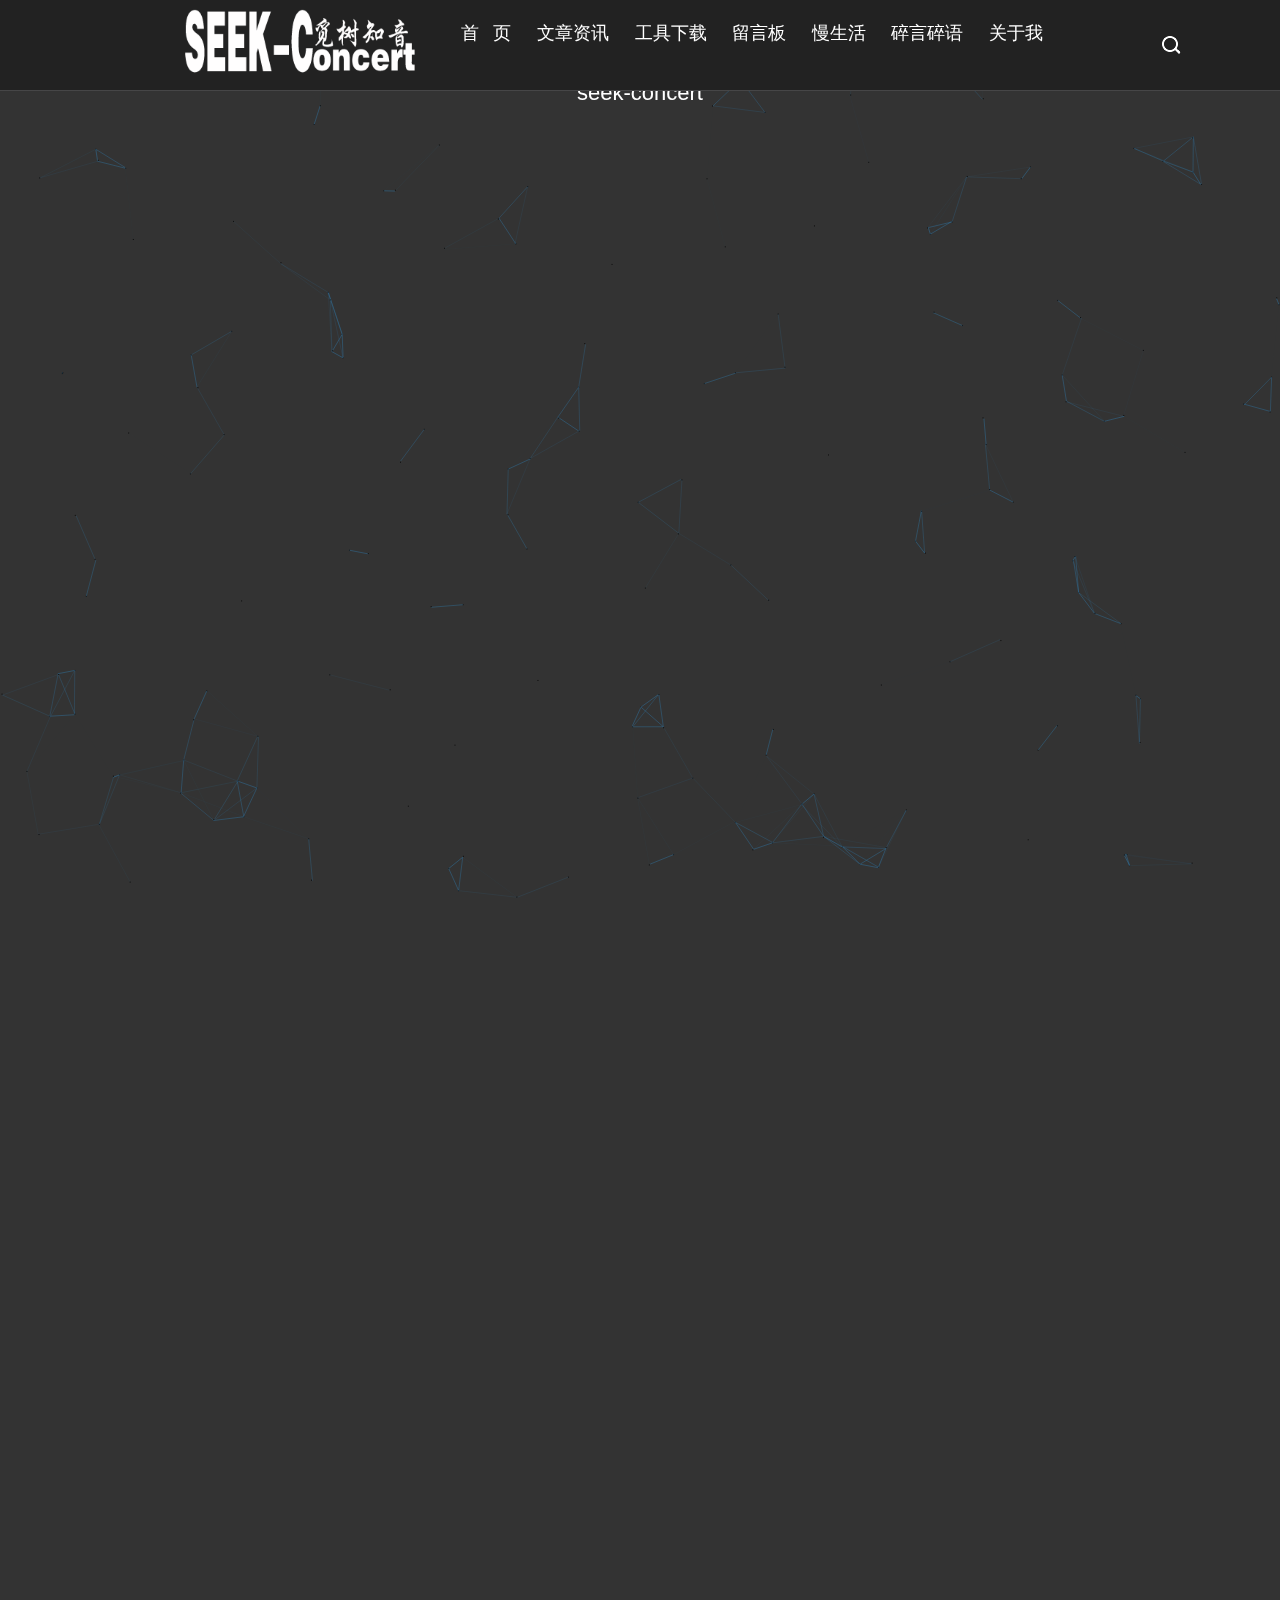
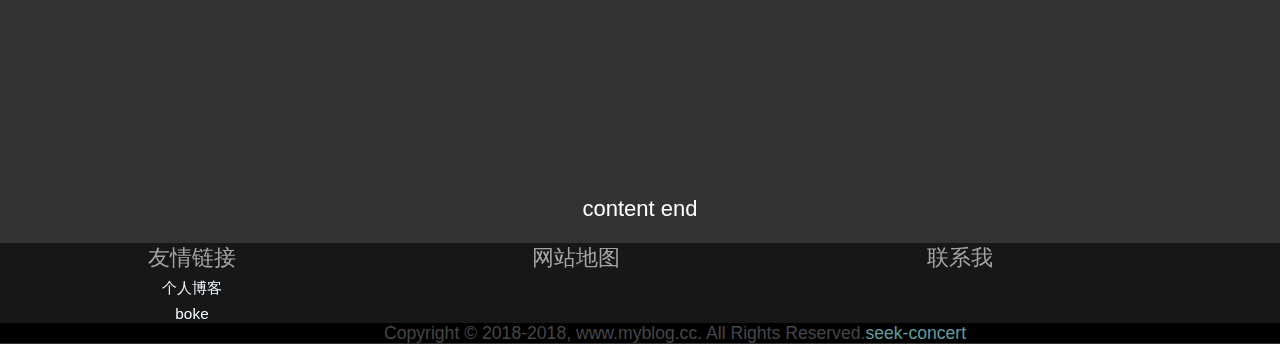
==== index.html @ a2b05e3a "my blog   HTML" ====
<!DOCTYPE html>
<html>
<head>
    <meta charset="UTF-8">
    <meta name="viewport" content="width=device-width,initial-scale=1,minimum-scale=1,maximum-scale=1,user-scalable=no" />
    <meta name="keywords" content="觅树知音,个人博客,seek-concert,php" />
    <meta name="description" content="觅树知音的个人博客" />
    <title>MyBlog</title>
    <link rel="shortcut icon" href="blog.ico" type="image/x-icon"/>
    <link rel="stylesheet" href="css/base.css">
    <link rel="stylesheet" href="css/style.css">
    <link rel="stylesheet" href="css/media.css">
    <!--[if lt IE 9]>
    <script src="js/html5shiv.min.js"></script>
    <script src="js/modernizr.js"></script>
    <script src="js/css3-mediaqueries.js"></script>
    <![endif]-->
</head>

<body>
<!--bg-->
<script src="js/bg.js" count="200" zindex="-2" opacity="0.8" color="47,135,193" type="text/javascript">
</script>
<!--bg end-->

<!--header-->
<header>
    <!--pc nav-->
    <div class="logo"><img src="img/logo.png" alt="logo"/></div>
    <nav class="nav">
        <ul>
            <li><a href="/" >首&nbsp;&nbsp;&nbsp;页</a></li>
            <li><a href="/" title="文章资讯">文章资讯</a></li>
            <li><a href="/" title="工具下载">工具下载</a></li>
            <li><a href="/" title="留言板">留言板</a></li>
            <li><a href="/" title="慢生活">慢生活</a></li>
            <li><a href="/" title="碎言碎语">碎言碎语</a></li>
            <li><a href="/" title="关于我">关于我</a></li>
        </ul>
    </nav>
    <!--end pa nav-->
    <!--m nav-->
    <h2 class="open_nav"><span class="nav_icon"></span></h2>
    <div class="m_nav">
        <ul>
            <li> <a href="/">首&nbsp;&nbsp;&nbsp;页</a> </li>
            <li> <a href="/">文章资讯</a> </li>
            <li> <a href="/">工具下载</a> </li>
            <li> <a href="/">留言板</a> </li>
            <li> <a href="/">慢生活</a> </li>
            <li> <a href="/">碎言碎语</a> </li>
            <li> <a href="/">关于我</a> </li>
        </ul>
    </div>
    <div class="m_logo"><img src="img/logo.png" alt="logo"/></div>
    <!--end m nav-->
    <!-- search -->
    <div class="search_ico" title="click search"></div>
</header>
<!--header end-->

<!--content-->
<div class="content">
    seek-concert
    <br>
    <br>
    <br>
    <br>
    <br>
    <br>
    <br>
    <br>
    <br>
    <br>
    <br>
    <br>
    <br>
    <br>
    <br>
    <br>
    <br>
    <br>
    <br>
    <br>
    <br>
    <br>
    <br>
    <br>
    <br>
    <br>
    <br>
    <br>
    <br>
    <br>
    <br>
    <br>
    <br>
    <br>
    <br>
    <br>
    <br>
    <br>
    <br>
    <br>
    <br>
    <br>
    <br>
    <br>
    <br>
    <br>
    <br>
    <br>
    <br>
    <br>
    <br>
    <br>
    <br>
    <br>
    <br>
    <br>
    <br>
    <br>
    <br>
    <br>
    <br>
    <br>
    <br>
    <br>
    <br>
    <br>
    content end

</div>
<!--content end-->

<!--footer-->
<footer>
    <div class="footer-mid">
        <div class="links">
            <p>友情链接</p>
            <ul>
                <li><a href="/">个人博客</a></li>
                <li><a href="/">boke</a></li>
            </ul>
        </div>
        <div class="maps">
            <p>网站地图</p>
        </div>
        <div class="contact">
            <p>联系我</p>
        </div>
    </div>
    <div class="footer-bottom">
        <p>Copyright © 2018-2018, www.myblog.cc. All Rights Reserved.<a href="http://www.mycode5.com">seek-concert</a></p>
    </div>
</footer>
<!--footer end-->

<script src="js/jquery.min.js?v=2.1.4"></script>
</body>
</html>
---- css/base.css ----
@charset "utf-8";
/* ------------------------------------全局定义---------------------------------------- */
*,body,ul,ol,li,p,h1,h2,h3,h4,h5,h6,form,fieldset,table,td,img,div,tr{ margin:0;padding:0;}
ul, li { list-style: none; }
img{ border:0 none;}
a{ text-decoration: none; color: #555 }
a:hover { text-decoration: none; color: #00A7EB; }
h1{ font-size:24px;}
h2{ font-size:20px;}
h3{ font-size:18px;}
h4{ font-size:16px;}
h5{ font-size:14px;}
h6{ font-size:12px;}
input,select{ font-size:12px; vertical-align:middle;}
html{font-size:0.6em;}

body{font:normal 100% Arial,sans-serif; font-size:22px; background:#333;color: #fff;text-align:center;}

/* 标签属性，textarea,input 强制输入时内容超出时换行 */
textarea,input{ word-wrap:break-word; word-break:break-all; padding:0;}
/*图片缩放失真*/
img { width:100%; -ms-interpolation-mode: bicubic;}
/* 元素成块 */
footer, header, menu, nav {display: block;}
---- css/style.css ----
@charset "utf-8";
/* -----------------------header----------------- */
header { position:fixed;top: 0;width: 100%;  background: #222; height: 10%; border-bottom: #464647 1px solid;  z-index:9999}
header .logo{ position:absolute;left: 3%;width: 20%;height: 100%; }
header .logo img{ position:absolute;width: 100%;height: 100%;}

header nav {position:absolute; transform:translate(0%,0%);left: 35%;top:10%;width: 100%;height: 100%;   }
header nav ul{line-height: 100% !important;}
header nav ul li { display: inline;}
header nav ul li a { font-size: 0.8em; color: #FFF !important; display: block; padding:1%;  float: left }
header nav ul li a:hover { color: cadetblue !important; background: rgba(20, 20, 20, 0.8); box-shadow: 0px 1px 0px rgba(255,255,255,.1), inset 0 1px 1px rgba(0,0,0,.7); border-radius: 6px; }

.search_ico {width: 60px; height: 100%;position: absolute; right: 6%; top: 0; cursor: pointer;  background:url(../img/search.png) no-repeat center; z-index: 9999; }
/*------ media nav------*/
.open_nav,.m_nav,.m_logo{display: none;}
/*.search_ico{ display: block;  padding: 0; margin: 0; line-height: 100px; }*/

/* -----------------------content----------------- */
.content{
    width: 100%;
    height: 80%;
    position: relative;
    top:80px;
    margin-bottom: 101px;
    overflow: hidden
}

/* -----------------------footer----------------- */
footer{width: 100%; color: #a5a4a4;text-align: center !important;}

footer .footer-mid{width: 100%;height:80px;background: rgba(0, 0, 0, 0.55);position: relative; }
footer .footer-mid div{width:100%;float: left;}
footer .footer-mid ul li a{ color: aliceblue;font-size: 0.7em}
footer .footer-mid .links{width: 30%;}
footer .footer-mid .maps{width: 30%;}
footer .footer-mid .contact{width: 30%;}


footer .footer-bottom{width:100%;height:20px;background: #000;text-align: -webkit-left; }
footer .footer-bottom p{font-size: 0.8em;color: #464647;}
footer .footer-bottom p a{color: cadetblue;}
---- css/media.css ----
@charset "utf-8";
@media screen and (min-width: 1024px) and (max-width: 1199px) {
    header nav ul li a{font-size: 0.8em}
    .search_ico{position: absolute; right: 1%;}

    footer .footer-bottom{width:100%;height:40px;background: #000;text-align: -webkit-left;}
    footer .footer-bottom p{font-size: 0.8em;color: #464647;}
}

@media screen and (min-width: 960px) and (max-width: 1023px) {
    header nav ul li a{font-size: 0.8em}
    .search_ico{position: absolute; right: 1%;}

    footer .footer-bottom{width:100%;height:40px;background: #000;text-align: -webkit-left;}
    footer .footer-bottom p{font-size: 0.8em;color: #464647;}
}

@media screen and (min-width: 768px) and (max-width: 959px) {
    header{ width: 100%; margin: auto; }
    .nav,.logo { display: none;}
    .search_ico{position: absolute; right: 1%;}
    header .m_logo{ display:block;position:absolute;top:20%;left: 20%;right: 20%;height: 60%; }
    header .m_logo img{ width: 100%;height: 100%;}

    footer .footer-bottom{width:100%;height:40px;background: #000;text-align: -webkit-left;}
    footer .footer-bottom p{font-size: 0.6em;color: #464647;}
}

@media only screen and (min-width: 480px) and (max-width: 767px) {
    header{ width: 100%; margin: auto; }
    .nav,.logo { display: none;}
    .search_ico{position: absolute; right: 0;}
    header .m_logo{ display:block;position:absolute;top:20%;left: 20%;right: 20%;height: 60%; }
    header .m_logo img{ width: 100%;height: 100%;}

    footer .footer-bottom{width:100%;height:40px;background: #000;text-align: -webkit-left;}
    footer .footer-bottom p{font-size: 0.6em;color: #464647;}
}

@media only screen and (max-width: 479px) {
    header{ width: 100%; margin: auto; }
    .nav,.logo { display: none;}
    .search_ico{position: absolute; right: -2%;}
    header .m_logo{ display:block;position:absolute;top:20%;left: 20%;right: 20%;height: 60%; }
    header .m_logo img{width: 100%;height: 100%;}

    footer .footer-bottom{width:100%;height:40px;background: #000;}
    footer .footer-bottom p{font-size: 0.6em;color: #464647;text-align: left;}
}
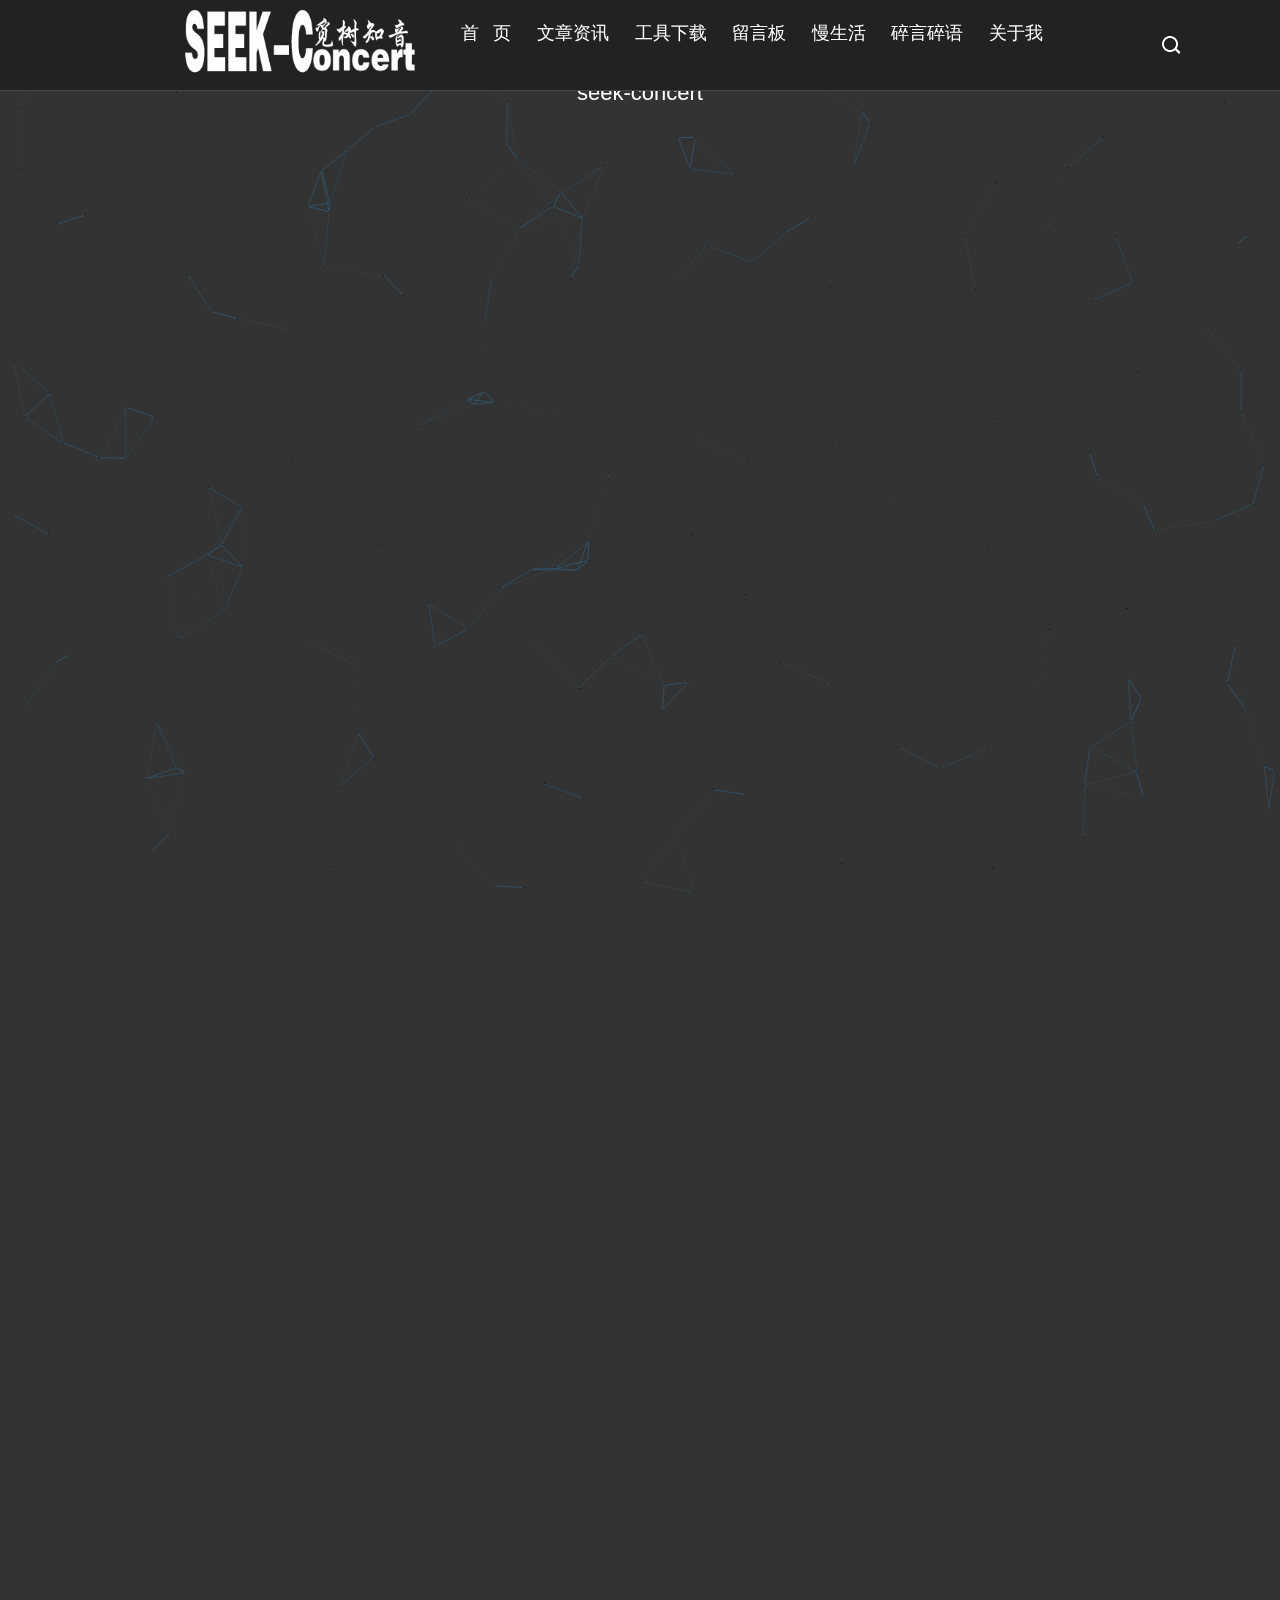
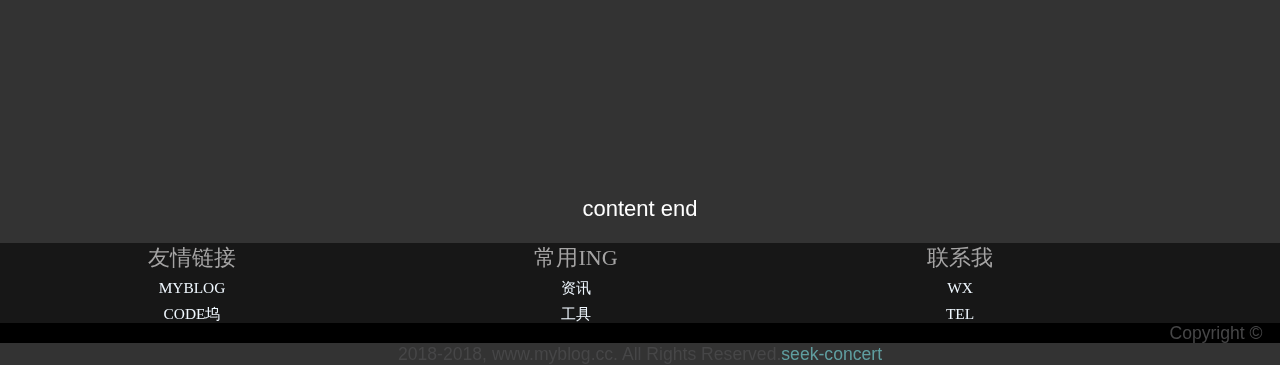
==== commit b39460e0: "my blog   HTML" ====
--- a/index.html
+++ b/index.html
@@ -28,7 +28,7 @@
     <!--pc nav-->
     <div class="logo"><img src="img/logo.png" alt="logo"/></div>
     <nav class="nav">
-        <ul>
+        <ul class="nav_list">
             <li><a href="/" >首&nbsp;&nbsp;&nbsp;页</a></li>
             <li><a href="/" title="文章资讯">文章资讯</a></li>
             <li><a href="/" title="工具下载">工具下载</a></li>
@@ -42,7 +42,8 @@
     <!--m nav-->
     <h2 class="open_nav"><span class="nav_icon"></span></h2>
     <div class="m_nav">
-        <ul>
+
+        <ul class="m_nav_list">
             <li> <a href="/">首&nbsp;&nbsp;&nbsp;页</a> </li>
             <li> <a href="/">文章资讯</a> </li>
             <li> <a href="/">工具下载</a> </li>
@@ -60,6 +61,9 @@
 <!--header end-->
 
 <!--content-->
+    <!--m_nav bg-->
+    <div class="cover"></div>
+    <!--end m_nav bg-->
 <div class="content">
     seek-concert
     <br>
@@ -139,15 +143,23 @@
         <div class="links">
             <p>友情链接</p>
             <ul>
-                <li><a href="/">个人博客</a></li>
-                <li><a href="/">boke</a></li>
+                <li><a href="/">MYBLOG</a></li>
+                <li><a href="/">CODE坞</a></li>
             </ul>
         </div>
         <div class="maps">
-            <p>网站地图</p>
+            <p>常用ING</p>
+            <ul>
+                <li><a href="/">资讯</a></li>
+                <li><a href="/">工具</a></li>
+            </ul>
         </div>
         <div class="contact">
             <p>联系我</p>
+            <ul>
+                <li><a href="/">WX</a></li>
+                <li><a href="/">TEL</a></li>
+            </ul>
         </div>
     </div>
     <div class="footer-bottom">
@@ -157,5 +169,7 @@
 <!--footer end-->
 
 <script src="js/jquery.min.js?v=2.1.4"></script>
+<script src="js/common.js"></script>
+
 </body>
 </html>--- a/css/style.css
+++ b/css/style.css
@@ -11,9 +11,23 @@
 header nav ul li a:hover { color: cadetblue !important; background: rgba(20, 20, 20, 0.8); box-shadow: 0px 1px 0px rgba(255,255,255,.1), inset 0 1px 1px rgba(0,0,0,.7); border-radius: 6px; }
 
 .search_ico {width: 60px; height: 100%;position: absolute; right: 6%; top: 0; cursor: pointer;  background:url(../img/search.png) no-repeat center; z-index: 9999; }
-/*------ media nav------*/
+/*------ 【media nav】------*/
 .open_nav,.m_nav,.m_logo{display: none;}
 /*.search_ico{ display: block;  padding: 0; margin: 0; line-height: 100px; }*/
+
+/*m_nav_list right*/
+.cover{position:fixed;left:0;top:10%;background: #00A7EB;width:100%;height:100%;filter:alpha(opacity=60);opacity:0.6;display:none;z-Index:99999;}
+/*m_nav ico*/
+.open_nav { display: none; margin: 15px 0 0 0; width: 24px; height: 40px; float: left; text-align: center; padding: 0 10px; }
+.nav_icon { display: block; position: relative; width: 30px; height: 5px; background-color: #fff; margin-top: 20px; }
+.nav_icon:before, .nav_icon:after { content: ''; display: block; width: 30px; height: 5px; position: absolute; background: #fff; -webkit-transition-property: margin, -webkit-transform; transition-property: margin, -webkit-transform; transition-property: margin, transform; transition-property: margin, transform, -webkit-transform; -webkit-transition-duration: 300ms; transition-duration: 300ms; }
+.nav_icon:before { margin-top: -10px; }
+.nav_icon:after { margin-top: 10px; }
+.open .nav_icon { background: none }
+.open .nav_icon:before { margin-top: 0; -webkit-transform: rotate(45deg); transform: rotate(45deg); }
+.open .nav_icon:after { margin-top: 0; -webkit-transform: rotate(-45deg); transform: rotate(-45deg); }
+.open .nav_icon:before, .open .nav_icon:after { content: ''; display: block; width: 30px; height: 5px; position: absolute; background: #fff; }
+
 
 /* -----------------------content----------------- */
 .content{
@@ -26,16 +40,16 @@
 }
 
 /* -----------------------footer----------------- */
-footer{width: 100%; color: #a5a4a4;text-align: center !important;}
+footer{width: 100%; color: #a5a4a4;text-align: center;}
 
 footer .footer-mid{width: 100%;height:80px;background: rgba(0, 0, 0, 0.55);position: relative; }
-footer .footer-mid div{width:100%;float: left;}
+footer .footer-mid div{width:100%;float: left; font-family: 楷体; }
 footer .footer-mid ul li a{ color: aliceblue;font-size: 0.7em}
 footer .footer-mid .links{width: 30%;}
 footer .footer-mid .maps{width: 30%;}
 footer .footer-mid .contact{width: 30%;}
 
 
-footer .footer-bottom{width:100%;height:20px;background: #000;text-align: -webkit-left; }
+footer .footer-bottom{width:100%;height:20px;background: #000;text-align: center; }
 footer .footer-bottom p{font-size: 0.8em;color: #464647;}
 footer .footer-bottom p a{color: cadetblue;}
--- a/css/media.css
+++ b/css/media.css
@@ -3,7 +3,7 @@
     header nav ul li a{font-size: 0.8em}
     .search_ico{position: absolute; right: 1%;}
 
-    footer .footer-bottom{width:100%;height:40px;background: #000;text-align: -webkit-left;}
+    footer .footer-bottom{width:100%;height:40px;background: #000;text-align: center;}
     footer .footer-bottom p{font-size: 0.8em;color: #464647;}
 }
 
@@ -11,39 +11,49 @@
     header nav ul li a{font-size: 0.8em}
     .search_ico{position: absolute; right: 1%;}
 
-    footer .footer-bottom{width:100%;height:40px;background: #000;text-align: -webkit-left;}
+    footer .footer-bottom{width:100%;height:40px;background: #000;text-align:center;}
     footer .footer-bottom p{font-size: 0.8em;color: #464647;}
 }
 
 @media screen and (min-width: 768px) and (max-width: 959px) {
     header{ width: 100%; margin: auto; }
     .nav,.logo { display: none;}
-    .search_ico{position: absolute; right: 1%;}
+    .open_nav{display: block;}
+
+
     header .m_logo{ display:block;position:absolute;top:20%;left: 20%;right: 20%;height: 60%; }
     header .m_logo img{ width: 100%;height: 100%;}
 
-    footer .footer-bottom{width:100%;height:40px;background: #000;text-align: -webkit-left;}
-    footer .footer-bottom p{font-size: 0.6em;color: #464647;}
+    .search_ico{position: absolute; right: 1%;}
+    /* footer */
+    footer .footer-bottom{width:100%;height:40px;background: #000;text-align: center;}
+    footer .footer-bottom p{font-size: 0.8em;color: #464647;}
 }
 
 @media only screen and (min-width: 480px) and (max-width: 767px) {
     header{ width: 100%; margin: auto; }
     .nav,.logo { display: none;}
-    .search_ico{position: absolute; right: 0;}
+    .open_nav{display: block;}
+
     header .m_logo{ display:block;position:absolute;top:20%;left: 20%;right: 20%;height: 60%; }
     header .m_logo img{ width: 100%;height: 100%;}
 
-    footer .footer-bottom{width:100%;height:40px;background: #000;text-align: -webkit-left;}
-    footer .footer-bottom p{font-size: 0.6em;color: #464647;}
+    .search_ico{position: absolute; right: 0;}
+    /* footer */
+    footer .footer-bottom{width:100%;height:40px;background: #000;text-align: center;}
+    footer .footer-bottom p{font-size: 0.8em;color: #464647;}
 }
 
 @media only screen and (max-width: 479px) {
     header{ width: 100%; margin: auto; }
     .nav,.logo { display: none;}
-    .search_ico{position: absolute; right: -2%;}
+    .open_nav{display: block;}
+
     header .m_logo{ display:block;position:absolute;top:20%;left: 20%;right: 20%;height: 60%; }
     header .m_logo img{width: 100%;height: 100%;}
 
-    footer .footer-bottom{width:100%;height:40px;background: #000;}
-    footer .footer-bottom p{font-size: 0.6em;color: #464647;text-align: left;}
+    .search_ico{position: absolute; right: -2%;}
+    /* footer */
+    footer .footer-bottom{width:100%;height:40px;background: #000;text-align: center;}
+    footer .footer-bottom p{font-size: 0.8em;color: #464647;}
 }
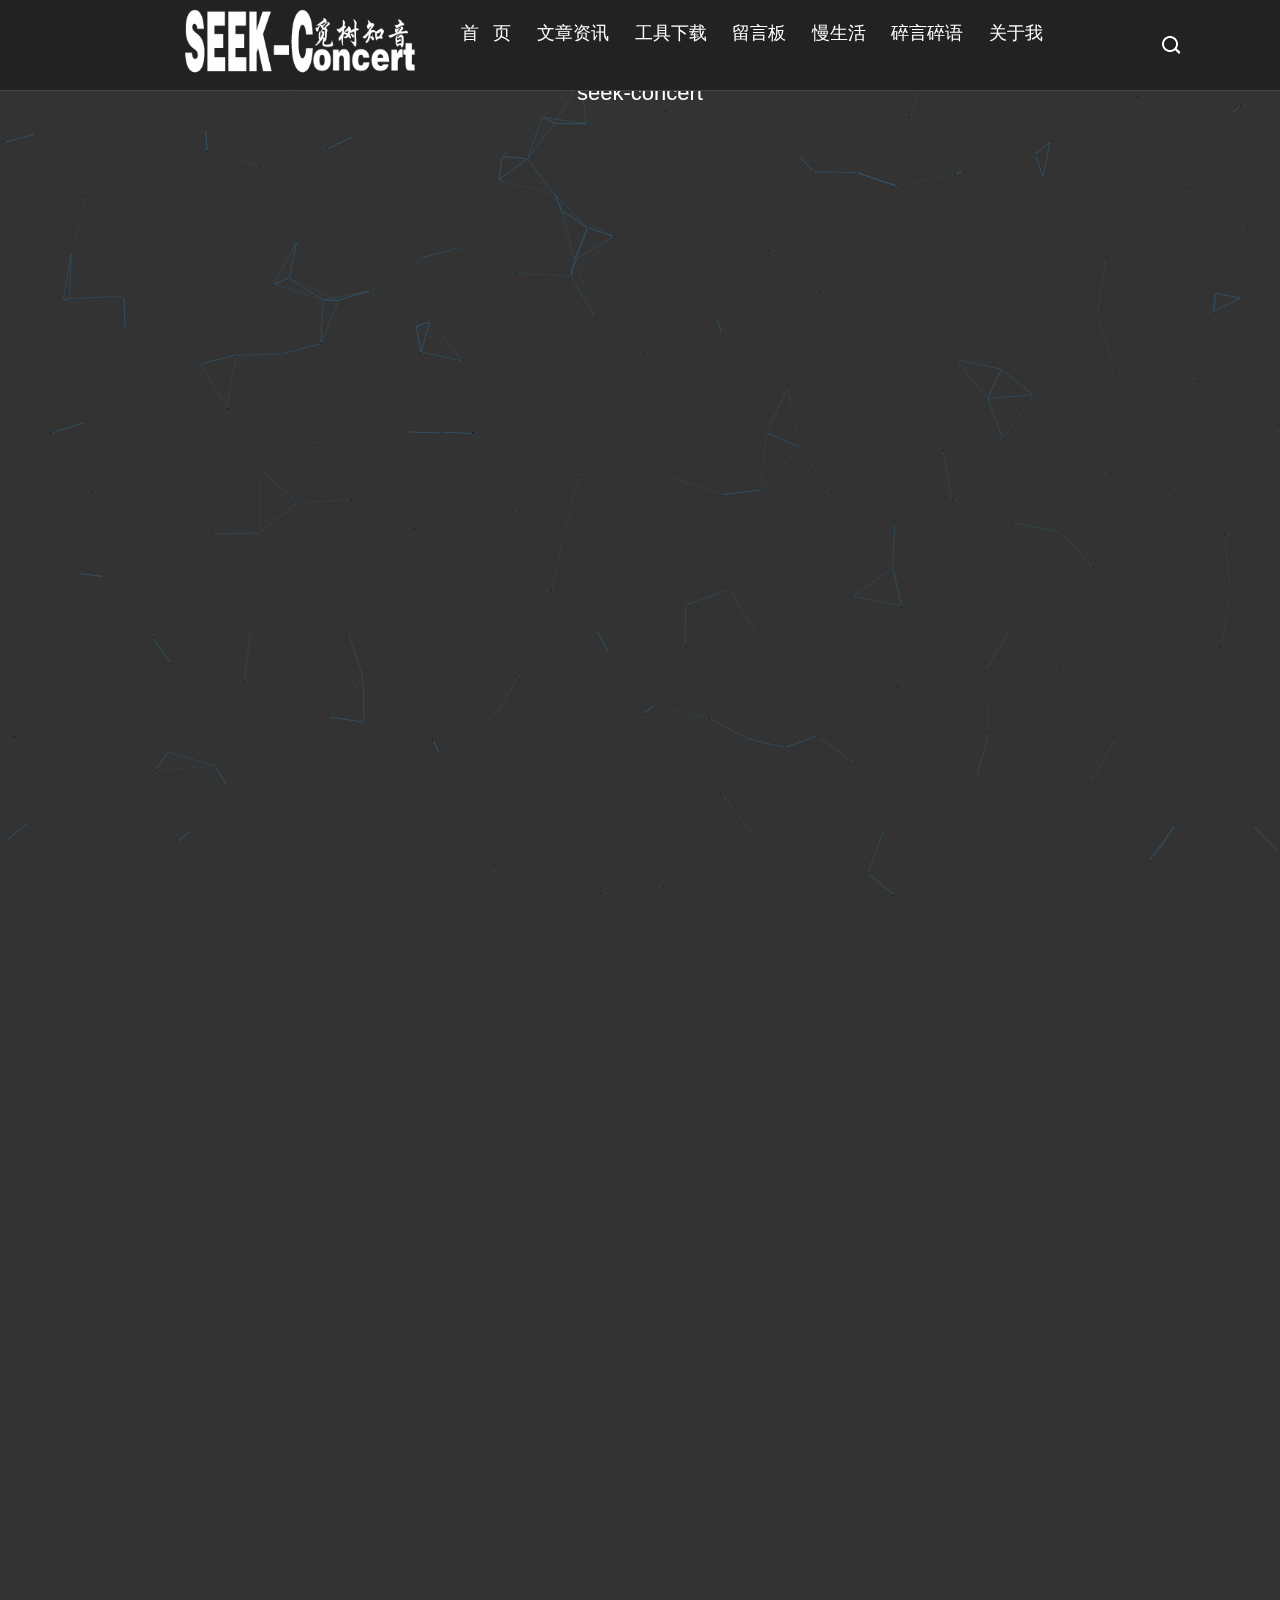
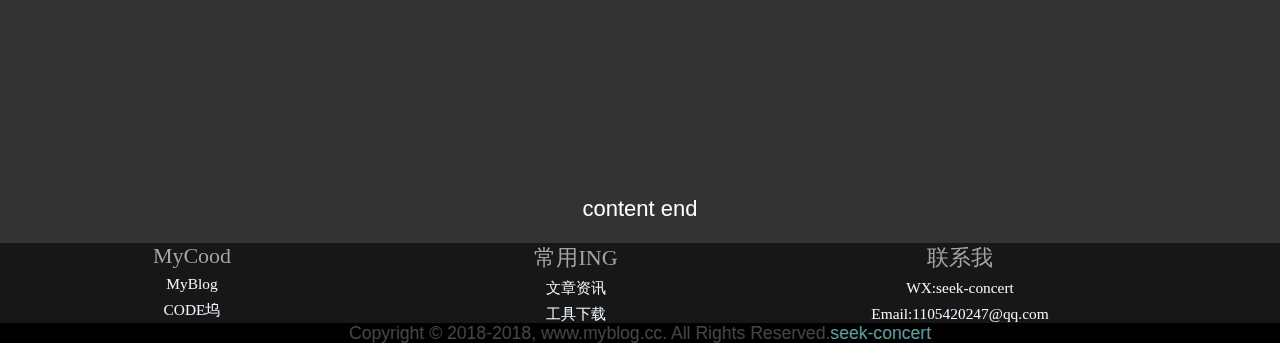
==== commit f07c0b3a: "my blog   HTML" ====
--- a/index.html
+++ b/index.html
@@ -42,7 +42,6 @@
     <!--m nav-->
     <h2 class="open_nav"><span class="nav_icon"></span></h2>
     <div class="m_nav">
-
         <ul class="m_nav_list">
             <li> <a href="/">首&nbsp;&nbsp;&nbsp;页</a> </li>
             <li> <a href="/">文章资讯</a> </li>
@@ -61,9 +60,6 @@
 <!--header end-->
 
 <!--content-->
-    <!--m_nav bg-->
-    <div class="cover"></div>
-    <!--end m_nav bg-->
 <div class="content">
     seek-concert
     <br>
@@ -141,24 +137,24 @@
 <footer>
     <div class="footer-mid">
         <div class="links">
-            <p>友情链接</p>
+            <p>MyCood</p>
             <ul>
-                <li><a href="/">MYBLOG</a></li>
+                <li><a href="/">MyBlog</a></li>
                 <li><a href="/">CODE坞</a></li>
             </ul>
         </div>
         <div class="maps">
             <p>常用ING</p>
             <ul>
-                <li><a href="/">资讯</a></li>
-                <li><a href="/">工具</a></li>
+                <li><a href="/">文章资讯</a></li>
+                <li><a href="/">工具下载</a></li>
             </ul>
         </div>
         <div class="contact">
             <p>联系我</p>
             <ul>
-                <li><a href="/">WX</a></li>
-                <li><a href="/">TEL</a></li>
+                <li><a href="/">WX:seek-concert</a></li>
+                <li><a href="/">Email:1105420247@qq.com</a></li>
             </ul>
         </div>
     </div>
--- a/css/style.css
+++ b/css/style.css
@@ -1,5 +1,5 @@
 @charset "utf-8";
-/* -----------------------header----------------- */
+/*=========================【header】=========================== */
 header { position:fixed;top: 0;width: 100%;  background: #222; height: 10%; border-bottom: #464647 1px solid;  z-index:9999}
 header .logo{ position:absolute;left: 3%;width: 20%;height: 100%; }
 header .logo img{ position:absolute;width: 100%;height: 100%;}
@@ -12,11 +12,9 @@
 
 .search_ico {width: 60px; height: 100%;position: absolute; right: 6%; top: 0; cursor: pointer;  background:url(../img/search.png) no-repeat center; z-index: 9999; }
 /*------ 【media nav】------*/
-.open_nav,.m_nav,.m_logo{display: none;}
-/*.search_ico{ display: block;  padding: 0; margin: 0; line-height: 100px; }*/
+.open_nav,.m_nav,.m_logo,.m_nav_list{display: none;}
+/*.search_ico{ display: block;  m_navpadding: 0; margin: 0; line-height: 100px; }*/
 
-/*m_nav_list right*/
-.cover{position:fixed;left:0;top:10%;background: #00A7EB;width:100%;height:100%;filter:alpha(opacity=60);opacity:0.6;display:none;z-Index:99999;}
 /*m_nav ico*/
 .open_nav { display: none; margin: 15px 0 0 0; width: 24px; height: 40px; float: left; text-align: center; padding: 0 10px; }
 .nav_icon { display: block; position: relative; width: 30px; height: 5px; background-color: #fff; margin-top: 20px; }
@@ -29,7 +27,7 @@
 .open .nav_icon:before, .open .nav_icon:after { content: ''; display: block; width: 30px; height: 5px; position: absolute; background: #fff; }
 
 
-/* -----------------------content----------------- */
+/* ============================【content】==================== */
 .content{
     width: 100%;
     height: 80%;
@@ -39,10 +37,10 @@
     overflow: hidden
 }
 
-/* -----------------------footer----------------- */
-footer{width: 100%; color: #a5a4a4;text-align: center;}
+/* ============================【footer】===================== */
+footer{width: 100%; color: #a5a4a4;text-align: center;overflow: hidden;}
 
-footer .footer-mid{width: 100%;height:80px;background: rgba(0, 0, 0, 0.55);position: relative; }
+footer .footer-mid{width: 100%;height:80px;background: rgba(0, 0, 0, 0.55);position: relative;overflow: hidden; }
 footer .footer-mid div{width:100%;float: left; font-family: 楷体; }
 footer .footer-mid ul li a{ color: aliceblue;font-size: 0.7em}
 footer .footer-mid .links{width: 30%;}
--- a/css/media.css
+++ b/css/media.css
@@ -2,6 +2,7 @@
 @media screen and (min-width: 1024px) and (max-width: 1199px) {
     header nav ul li a{font-size: 0.8em}
     .search_ico{position: absolute; right: 1%;}
+    .open_nav,.m_nav,.m_logo,.m_nav_list{display: none;}
 
     footer .footer-bottom{width:100%;height:40px;background: #000;text-align: center;}
     footer .footer-bottom p{font-size: 0.8em;color: #464647;}
@@ -10,6 +11,7 @@
 @media screen and (min-width: 960px) and (max-width: 1023px) {
     header nav ul li a{font-size: 0.8em}
     .search_ico{position: absolute; right: 1%;}
+    .open_nav,.m_nav,.m_logo,.m_nav_list{display: none;}
 
     footer .footer-bottom{width:100%;height:40px;background: #000;text-align:center;}
     footer .footer-bottom p{font-size: 0.8em;color: #464647;}
@@ -25,6 +27,11 @@
     header .m_logo img{ width: 100%;height: 100%;}
 
     .search_ico{position: absolute; right: 1%;}
+
+    .m_nav{display:none;position:fixed;left:0;top:10%;background: black;width:100%;height:100%;filter:alpha(opacity=60);opacity:0.6;z-index: 999}
+    .m_nav ul{display: none;background-color: white;width:50%;height: 100%;z-index: 1000}
+    .m_nav ul li{-webkit-box-shadow: 0 -1px 0 rgba(0,0,0,0.55), inset 0 1px 0 rgba(255,255,255,0.09); -moz-box-shadow: 0 -1px 0 rgba(0,0,0,0.55), inset 0 1px 0 rgba(255,255,255,0.09); box-shadow: 0 -1px 0 rgba(0,0,0,0.55), inset 0 1px 0 rgba(255,255,255,0.09);}
+    .m_nav ul li a:hover{ margin-left: 20%;}
     /* footer */
     footer .footer-bottom{width:100%;height:40px;background: #000;text-align: center;}
     footer .footer-bottom p{font-size: 0.8em;color: #464647;}
@@ -33,12 +40,17 @@
 @media only screen and (min-width: 480px) and (max-width: 767px) {
     header{ width: 100%; margin: auto; }
     .nav,.logo { display: none;}
-    .open_nav{display: block;}
+    .open_nav{display: block;position: fixed;top: -1%;}
 
     header .m_logo{ display:block;position:absolute;top:20%;left: 20%;right: 20%;height: 60%; }
     header .m_logo img{ width: 100%;height: 100%;}
 
     .search_ico{position: absolute; right: 0;}
+
+    .m_nav{display:none;position:fixed;left:0;top:10%;background: black;width:100%;height:100%;filter:alpha(opacity=60);opacity:0.6;z-index: 999}
+    .m_nav ul{display: none;background-color: white;width:50%;height: 100%;z-index: 1000}
+    .m_nav ul li{-webkit-box-shadow: 0 -1px 0 rgba(0,0,0,0.55), inset 0 1px 0 rgba(255,255,255,0.09); -moz-box-shadow: 0 -1px 0 rgba(0,0,0,0.55), inset 0 1px 0 rgba(255,255,255,0.09); box-shadow: 0 -1px 0 rgba(0,0,0,0.55), inset 0 1px 0 rgba(255,255,255,0.09);}
+    .m_nav ul li a:hover{ margin-left: 20%;}
     /* footer */
     footer .footer-bottom{width:100%;height:40px;background: #000;text-align: center;}
     footer .footer-bottom p{font-size: 0.8em;color: #464647;}
@@ -47,12 +59,18 @@
 @media only screen and (max-width: 479px) {
     header{ width: 100%; margin: auto; }
     .nav,.logo { display: none;}
-    .open_nav{display: block;}
+    .open_nav{display: block; position: fixed;top: -1%;}
 
     header .m_logo{ display:block;position:absolute;top:20%;left: 20%;right: 20%;height: 60%; }
     header .m_logo img{width: 100%;height: 100%;}
 
     .search_ico{position: absolute; right: -2%;}
+
+
+    .m_nav{display:none;position:fixed;left:0;top:10%;background: black;width:100%;height:100%;filter:alpha(opacity=60);opacity:0.6;z-index: 999}
+    .m_nav ul{display: none;background-color: white;width:50%;height: 100%;z-index: 1000}
+    .m_nav ul li{-webkit-box-shadow: 0 -1px 0 rgba(0,0,0,0.55), inset 0 1px 0 rgba(255,255,255,0.09); -moz-box-shadow: 0 -1px 0 rgba(0,0,0,0.55), inset 0 1px 0 rgba(255,255,255,0.09); box-shadow: 0 -1px 0 rgba(0,0,0,0.55), inset 0 1px 0 rgba(255,255,255,0.09);}
+    .m_nav ul li a:hover{ margin-left: 20%;}
     /* footer */
     footer .footer-bottom{width:100%;height:40px;background: #000;text-align: center;}
     footer .footer-bottom p{font-size: 0.8em;color: #464647;}
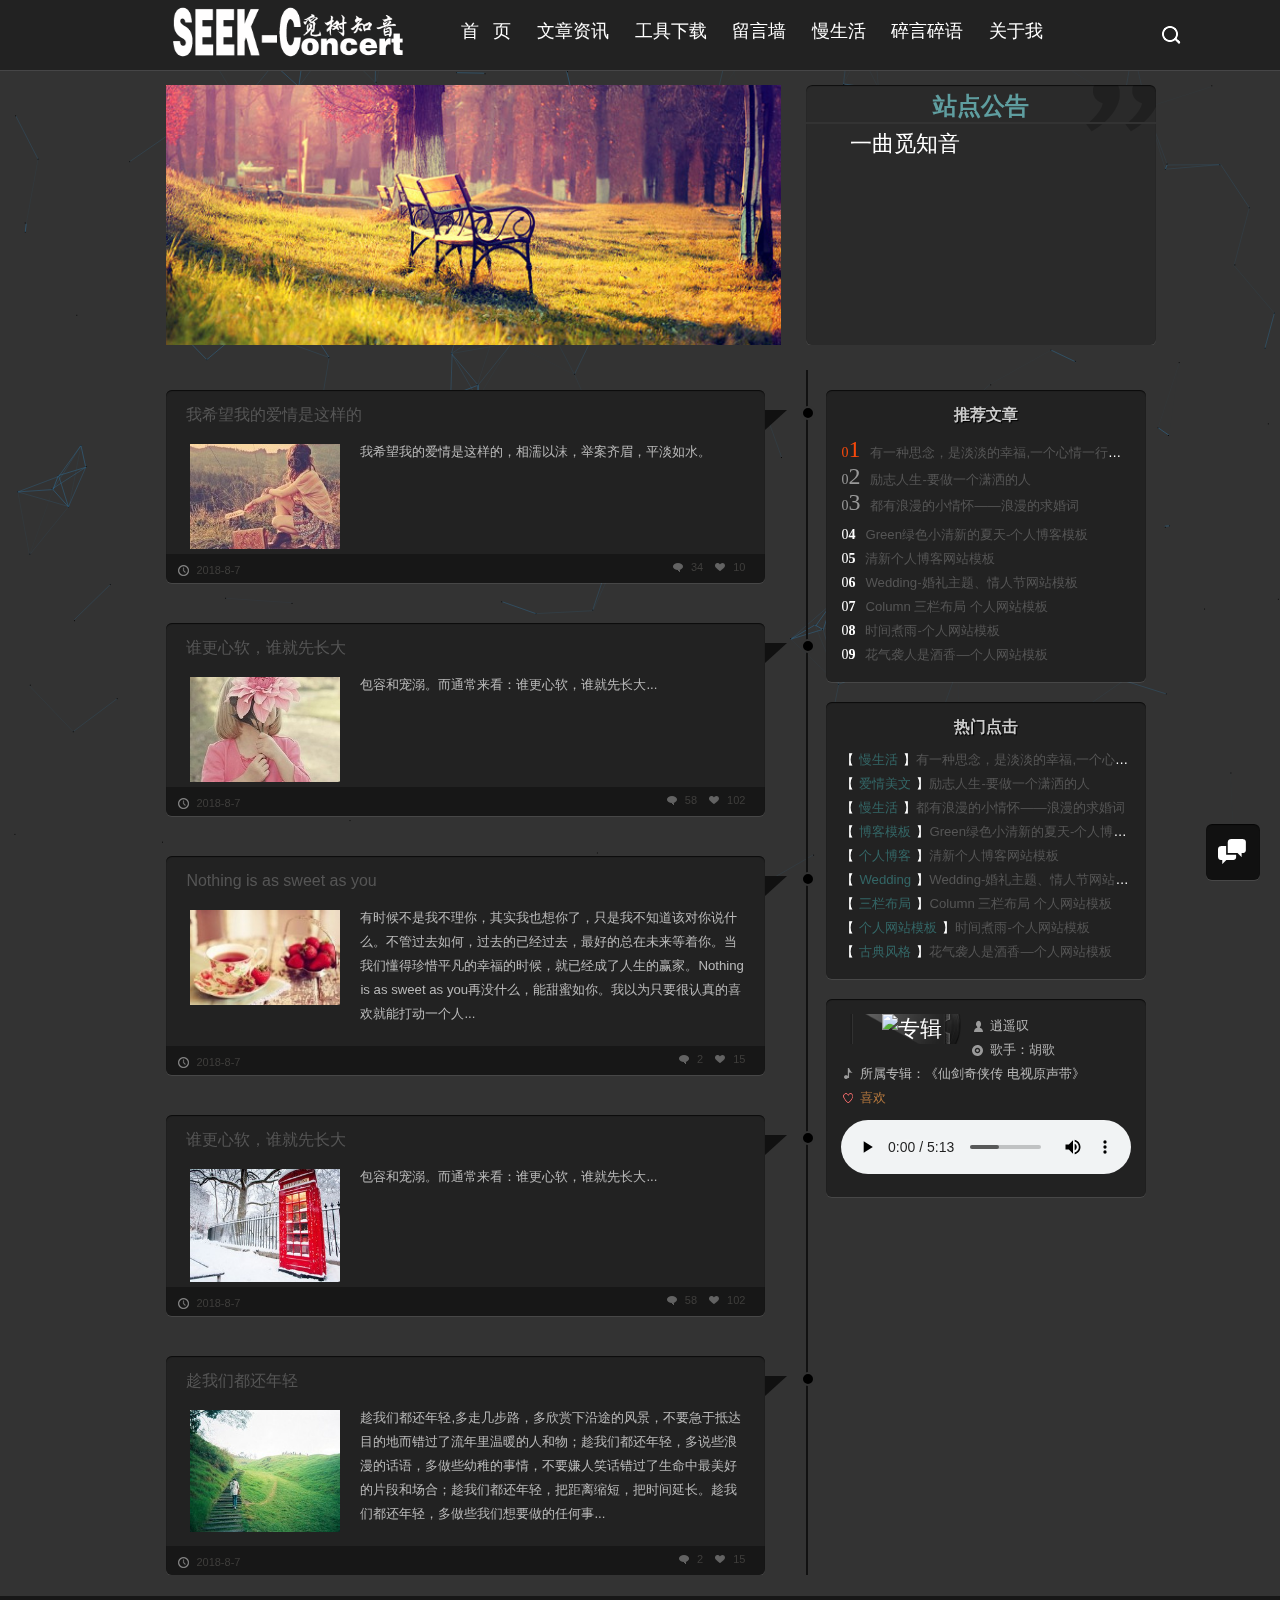
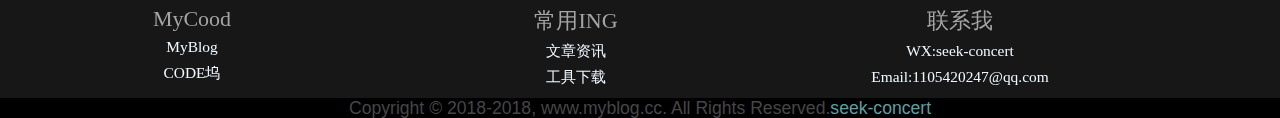
==== commit 667883ec: "MyBlog HTML" ====
--- a/index.html
+++ b/index.html
@@ -3,9 +3,9 @@
 <head>
     <meta charset="UTF-8">
     <meta name="viewport" content="width=device-width,initial-scale=1,minimum-scale=1,maximum-scale=1,user-scalable=no" />
-    <meta name="keywords" content="觅树知音,个人博客,seek-concert,php" />
+    <meta name="keywords" content="觅树知音,个人博客,seek-concert,php,MyBlog" />
     <meta name="description" content="觅树知音的个人博客" />
-    <title>MyBlog</title>
+    <title>SeekConcert-MyBlog|觅树知音的个人博客</title>
     <link rel="shortcut icon" href="blog.ico" type="image/x-icon"/>
     <link rel="stylesheet" href="css/base.css">
     <link rel="stylesheet" href="css/style.css">
@@ -29,10 +29,10 @@
     <div class="logo"><img src="img/logo.png" alt="logo"/></div>
     <nav class="nav">
         <ul class="nav_list">
-            <li><a href="/" >首&nbsp;&nbsp;&nbsp;页</a></li>
+            <li><a href="/"  >首&nbsp;&nbsp;&nbsp;页</a></li>
             <li><a href="/" title="文章资讯">文章资讯</a></li>
             <li><a href="/" title="工具下载">工具下载</a></li>
-            <li><a href="/" title="留言板">留言板</a></li>
+            <li><a href="/msgboard.html" title="留言墙">留言墙</a></li>
             <li><a href="/" title="慢生活">慢生活</a></li>
             <li><a href="/" title="碎言碎语">碎言碎语</a></li>
             <li><a href="/" title="关于我">关于我</a></li>
@@ -46,7 +46,7 @@
             <li> <a href="/">首&nbsp;&nbsp;&nbsp;页</a> </li>
             <li> <a href="/">文章资讯</a> </li>
             <li> <a href="/">工具下载</a> </li>
-            <li> <a href="/">留言板</a> </li>
+            <li> <a href="/msgboard.html">留言墙</a> </li>
             <li> <a href="/">慢生活</a> </li>
             <li> <a href="/">碎言碎语</a> </li>
             <li> <a href="/">关于我</a> </li>
@@ -61,75 +61,159 @@
 
 <!--content-->
 <div class="content">
-    seek-concert
-    <br>
-    <br>
-    <br>
-    <br>
-    <br>
-    <br>
-    <br>
-    <br>
-    <br>
-    <br>
-    <br>
-    <br>
-    <br>
-    <br>
-    <br>
-    <br>
-    <br>
-    <br>
-    <br>
-    <br>
-    <br>
-    <br>
-    <br>
-    <br>
-    <br>
-    <br>
-    <br>
-    <br>
-    <br>
-    <br>
-    <br>
-    <br>
-    <br>
-    <br>
-    <br>
-    <br>
-    <br>
-    <br>
-    <br>
-    <br>
-    <br>
-    <br>
-    <br>
-    <br>
-    <br>
-    <br>
-    <br>
-    <br>
-    <br>
-    <br>
-    <br>
-    <br>
-    <br>
-    <br>
-    <br>
-    <br>
-    <br>
-    <br>
-    <br>
-    <br>
-    <br>
-    <br>
-    <br>
-    <br>
-    <br>
-    <br>
-    content end
-
+    <div class="content_top">
+        <div class="banner_hide"> <img src="img/art.jpg"  alt="bg error">
+            <div class="banner_font"><strong>渡人如渡己，渡已，亦是渡</strong> 当我们被误解时，会花很多时间去辩白。 但没有用，没人愿意听，大家习惯按自己的所闻、理解做出判别，每个人其实都很固执。与其努力且痛苦的试图扭转别人的评判，不如默默承受，给大家多一点时间和空间去了解。而我们省下辩解的功夫，去实现自身更久远的人生价值。其实，渡人如渡己，渡已，亦是渡人。</div>
+        </div>
+        <div class="bulletin">
+            <h1>站点公告</h1>
+            <p style="text-align: left">一曲觅知音</p>
+        </div>
+    </div>
+    <div class="blank"></div>
+
+    <div class="content_core">
+        <ul class="blog_list">
+            <li>
+                <div class="arrow_box">
+                    <div class="ti"></div>
+                    <!--三角形-->
+                    <div class="ci"></div>
+                    <!--圆形-->
+                    <h2 class="title"><a href="/" target="_blank">我希望我的爱情是这样的</a></h2>
+                    <ul class="textinfo">
+                        <a href="/"><img src="img/s1.jpg"></a>
+                        <p> 我希望我的爱情是这样的，相濡以沫，举案齐眉，平淡如水。</p>
+                    </ul>
+                    <ul class="details">
+                        <li class="likes"><a href="#">10</a></li>
+                        <li class="comments"><a href="#">34</a></li>
+                        <li class="icon-time"><a href="#">2018-8-7</a></li>
+                    </ul>
+                </div>
+                <!--arrow_box end-->
+            </li>
+            <li>
+                <div class="arrow_box">
+                    <div class="ti"></div>
+                    <!--三角形-->
+                    <div class="ci"></div>
+                    <!--圆形-->
+                    <h2 class="title"><a href="/" target="_blank">谁更心软，谁就先长大</a></h2>
+                    <ul class="textinfo">
+                        <a href="/"><img src="img/s2.jpg"></a>
+                        <p> 包容和宠溺。而通常来看：谁更心软，谁就先长大...</p>
+                    </ul>
+                    <ul class="details">
+                        <li class="likes"><a href="#">102</a></li>
+                        <li class="comments"><a href="#">58</a></li>
+                        <li class="icon-time"><a href="#">2018-8-7</a></li>
+                    </ul>
+                </div>
+                <!--arrow_box end-->
+            </li>
+            <li>
+                <div class="arrow_box">
+                    <div class="ti"></div>
+                    <!--三角形-->
+                    <div class="ci"></div>
+                    <!--圆形-->
+                    <h2 class="title"><a href="/" target="_blank">Nothing is as sweet as you</a></h2>
+                    <ul class="textinfo">
+                        <a href="/"><img src="img/s3.jpg"></a>
+                        <p> 有时候不是我不理你，其实我也想你了，只是我不知道该对你说什么。不管过去如何，过去的已经过去，最好的总在未来等着你。当我们懂得珍惜平凡的幸福的时候，就已经成了人生的赢家。Nothing is as sweet as you再没什么，能甜蜜如你。我以为只要很认真的喜欢就能打动一个人...</p>
+                    </ul>
+                    <ul class="details">
+                        <li class="likes"><a href="#">15</a></li>
+                        <li class="comments"><a href="#">2</a></li>
+                        <li class="icon-time"><a href="#">2018-8-7</a></li>
+                    </ul>
+                </div>
+                <!--arrow_box end-->
+            </li>
+            <li>
+                <div class="arrow_box">
+                    <div class="ti"></div>
+                    <!--三角形-->
+                    <div class="ci"></div>
+                    <!--圆形-->
+                    <h2 class="title"><a href="/" target="_blank">谁更心软，谁就先长大</a></h2>
+                    <ul class="textinfo">
+                        <a href="/"><img src="img/s4.jpg"></a>
+                        <p>包容和宠溺。而通常来看：谁更心软，谁就先长大...</p>
+                    </ul>
+                    <ul class="details">
+                        <li class="likes"><a href="#">102</a></li>
+                        <li class="comments"><a href="#">58</a></li>
+                        <li class="icon-time"><a href="#">2018-8-7</a></li>
+                    </ul>
+                </div>
+                <!--arrow_box end-->
+            </li>
+            <li>
+                <div class="arrow_box">
+                    <div class="ti"></div>
+                    <!--三角形-->
+                    <div class="ci"></div>
+                    <!--圆形-->
+                    <h2 class="title"><a href="/" target="_blank">趁我们都还年轻</a></h2>
+                    <ul class="textinfo">
+                        <a href="/"><img src="img/s5.jpg"></a>
+                        <p> 趁我们都还年轻,多走几步路，多欣赏下沿途的风景，不要急于抵达目的地而错过了流年里温暖的人和物；趁我们都还年轻，多说些浪漫的话语，多做些幼稚的事情，不要嫌人笑话错过了生命中最美好的片段和场合；趁我们都还年轻，把距离缩短，把时间延长。趁我们都还年轻，多做些我们想要做的任何事...</p>
+                    </ul>
+                    <ul class="details">
+                        <li class="likes"><a href="#">15</a></li>
+                        <li class="comments"><a href="#">2</a></li>
+                        <li class="icon-time"><a href="#">2018-8-7</a></li>
+                    </ul>
+                </div>
+                <!--arrow_box end-->
+            </li>
+        </ul>
+        <aside>
+            <div class="tuijian">
+                <h2>推荐文章</h2>
+                <ol>
+                    <li><span><strong>1</strong></span><a href="/">有一种思念，是淡淡的幸福,一个心情一行文字</a></li>
+                    <li><span><strong>2</strong></span><a href="/">励志人生-要做一个潇洒的人</a></li>
+                    <li><span><strong>3</strong></span><a href="/">都有浪漫的小情怀――浪漫的求婚词</a></li>
+                    <li><span><strong>4</strong></span><a href="/">Green绿色小清新的夏天-个人博客模板</a></li>
+                    <li><span><strong>5</strong></span><a href="/">清新个人博客网站模板</a></li>
+                    <li><span><strong>6</strong></span><a href="/">Wedding-婚礼主题、情人节网站模板</a></li>
+                    <li><span><strong>7</strong></span><a href="/">Column 三栏布局 个人网站模板</a></li>
+                    <li><span><strong>8</strong></span><a href="/">时间煮雨-个人网站模板</a></li>
+                    <li><span><strong>9</strong></span><a href="/">花气袭人是酒香―个人网站模板</a></li>
+                </ol>
+            </div>
+            <div class="clicks">
+                <h2>热门点击</h2>
+                <ol>
+                    <li><span><a href="/">慢生活</a></span><a href="/">有一种思念，是淡淡的幸福,一个心情一行文字</a></li>
+                    <li><span><a href="/">爱情美文</a></span><a href="/">励志人生-要做一个潇洒的人</a></li>
+                    <li><span><a href="/">慢生活</a></span><a href="/">都有浪漫的小情怀――浪漫的求婚词</a></li>
+                    <li><span><a href="/">博客模板</a></span><a href="/">Green绿色小清新的夏天-个人博客模板</a></li>
+                    <li><span><a href="/">个人博客</a></span><a href="/">清新个人博客网站模板</a></li>
+                    <li><span><a href="/">Wedding</a></span><a href="/">Wedding-婚礼主题、情人节网站模板</a></li>
+                    <li><span><a href="/">三栏布局</a></span><a href="/">Column 三栏布局 个人网站模板</a></li>
+                    <li><span><a href="/">个人网站模板</a></span><a href="/">时间煮雨-个人网站模板</a></li>
+                    <li><span><a href="/">古典风格</a></span><a href="/">花气袭人是酒香―个人网站模板</a></li>
+                </ol>
+            </div>
+            <div class="viny">
+                <dl>
+                    <dt class="art"><img src="img/xyt.jpg" alt="专辑"></dt>
+                    <dd class="icon-song"><span></span>逍遥叹</dd>
+                    <dd class="icon-artist"><span></span>歌手：胡歌</dd>
+                    <dd class="icon-album"><span></span>所属专辑：《仙剑奇侠传 电视原声带》</dd>
+                    <dd class="icon-like"><span></span><a href="/">喜欢</a></dd>
+                    <dd class="music">
+                        <audio src="img/xyt.mp3" loop controls></audio>
+                    </dd>
+                    <!--也可以添加loop属性 音频加载到末尾时，会重新播放-->
+                </dl>
+            </div>
+        </aside>
+    </div>
 </div>
 <!--content end-->
 
@@ -164,6 +248,9 @@
 </footer>
 <!--footer end-->
 
+<!-- gotop -->
+<div id="tbox"> <a id="togbook" href="#"></a> <a id="gotop" href="javascript:void(0)"></a> </div>
+<!-- gotop end -->
 <script src="js/jquery.min.js?v=2.1.4"></script>
 <script src="js/common.js"></script>
 
--- a/css/base.css
+++ b/css/base.css
@@ -1,5 +1,5 @@
 @charset "utf-8";
-/* ------------------------------------全局定义---------------------------------------- */
+/* ------------------------------------[base]---------------------------------------- */
 *,body,ul,ol,li,p,h1,h2,h3,h4,h5,h6,form,fieldset,table,td,img,div,tr{ margin:0;padding:0;}
 ul, li { list-style: none; }
 img{ border:0 none;}
@@ -13,12 +13,7 @@
 h6{ font-size:12px;}
 input,select{ font-size:12px; vertical-align:middle;}
 html{font-size:0.6em;}
-
 body{font:normal 100% Arial,sans-serif; font-size:22px; background:#333;color: #fff;text-align:center;}
-
-/* 标签属性，textarea,input 强制输入时内容超出时换行 */
 textarea,input{ word-wrap:break-word; word-break:break-all; padding:0;}
-/*图片缩放失真*/
 img { width:100%; -ms-interpolation-mode: bicubic;}
-/* 元素成块 */
 footer, header, menu, nav {display: block;}
--- a/css/style.css
+++ b/css/style.css
@@ -1,21 +1,20 @@
 @charset "utf-8";
 /*=========================【header】=========================== */
-header { position:fixed;top: 0;width: 100%;  background: #222; height: 10%; border-bottom: #464647 1px solid;  z-index:9999}
-header .logo{ position:absolute;left: 3%;width: 20%;height: 100%; }
-header .logo img{ position:absolute;width: 100%;height: 100%;}
-
-header nav {position:absolute; transform:translate(0%,0%);left: 35%;top:10%;width: 100%;height: 100%;   }
+header { position:fixed;top: 0;width: 100%;  background: #222; height: 70px; border-bottom: #464647 1px solid;  z-index:9999}
+header .logo{ position:absolute;left: 12%;width: 20%;height: 100%; }
+header .logo img{ width: 100%;height: 100%;}
+/*------ 【pc nav】------*/
+header nav {position:absolute; transform:translate(0%,0%);left: 35%;top:11%;width: 100%;height: 100%;   }
 header nav ul{line-height: 100% !important;}
 header nav ul li { display: inline;}
 header nav ul li a { font-size: 0.8em; color: #FFF !important; display: block; padding:1%;  float: left }
 header nav ul li a:hover { color: cadetblue !important; background: rgba(20, 20, 20, 0.8); box-shadow: 0px 1px 0px rgba(255,255,255,.1), inset 0 1px 1px rgba(0,0,0,.7); border-radius: 6px; }
-
+.nav_toggle{ color: cadetblue !important; background: rgba(20, 20, 20, 0.8); box-shadow: 0px 1px 0px rgba(255,255,255,.1), inset 0 1px 1px rgba(0,0,0,.7); border-radius: 6px; }
+/*-----------search_ico ico-----------*/
 .search_ico {width: 60px; height: 100%;position: absolute; right: 6%; top: 0; cursor: pointer;  background:url(../img/search.png) no-repeat center; z-index: 9999; }
 /*------ 【media nav】------*/
 .open_nav,.m_nav,.m_logo,.m_nav_list{display: none;}
-/*.search_ico{ display: block;  m_navpadding: 0; margin: 0; line-height: 100px; }*/
-
-/*m_nav ico*/
+/*-----------m_nav ico-----------*/
 .open_nav { display: none; margin: 15px 0 0 0; width: 24px; height: 40px; float: left; text-align: center; padding: 0 10px; }
 .nav_icon { display: block; position: relative; width: 30px; height: 5px; background-color: #fff; margin-top: 20px; }
 .nav_icon:before, .nav_icon:after { content: ''; display: block; width: 30px; height: 5px; position: absolute; background: #fff; -webkit-transition-property: margin, -webkit-transform; transition-property: margin, -webkit-transform; transition-property: margin, transform; transition-property: margin, transform, -webkit-transform; -webkit-transition-duration: 300ms; transition-duration: 300ms; }
@@ -28,26 +27,105 @@
 
 
 /* ============================【content】==================== */
-.content{
-    width: 100%;
-    height: 80%;
-    position: relative;
-    top:80px;
-    margin-bottom: 101px;
-    overflow: hidden
-}
+.content{width: 100%;height: 80%;position: relative;top:80px;margin-bottom: 101px;overflow: hidden;}
+.content .content_top { width:100%;height: 260px; position:relative;top:5px;left:13%;right: 10%;  overflow: hidden; clear: both; }
+.content a:hover{color: cadetblue;}
+/*------------- [banner] -------------*/
+.content .content_top .banner_hide {  width: 48%; height: 100%;  -webkit-animation: pageTop 6s ease 0.5s backwards; -moz-animation: pageTop 6s ease 0.5s backwards; -ms-animation: pageTop 6s ease 0.5s backwards; -o-animation: pageTop 6s ease 0.5s backwards; animation: pageTop 6s ease 0.5s backwards; float: left; }
+.content .content_top .banner_hide img{ height: 100%;width: 100%}
+.content .content_top .banner_font {font-size: 0.5em; display:block;height:40%;width:46%;position: absolute; top: 20%; padding-left: 1%; padding-right: 1%; background: rgba(153,153,153,.8); color: white; opacity: 0; -webkit-transition: opacity .75s ease-out; -moz-transition: opacity .75s ease-out; -o-transition: opacity .75s ease-out; transition: opacity .75s ease-out; }
+.content .content_top .banner_hide:hover .banner_font { opacity: 1; } /* 用opacity 设置鼠标放上去显示文字的效果 */
+.content .content_top .banner_font strong { display: block; line-height: 40px }
+/*------------- [bulletin] -------------*/
+.content .bulletin{margin-left:2%;box-shadow: 0 1px 0 rgba(255,255,255,.1), inset 0 1px 1px rgba(0,0,0,.7); border-radius: 6px; background: url(../img/quote-bg.png) no-repeat top right rgba(42,42,42,1); width: 350px;  height: 260px;float: left; overflow: hidden}
+.content .bulletin h1{ color: cadetblue;padding-top: 5px;border-bottom: #333333 solid 2px;}
+.content .bulletin p{ color: white;padding-top: 5px;text-indent: 2em;}
+/*****************************************/
+.blank{width: 100%;height: 10px;overflow: hidden;margin: auto;}
+/*****************************************/
+/*-------------------【content_core】--------------------------*/
+.content_core{width: 100%;position: relative;top:20px;left:13%;right:10%;overflow: hidden;clear: both;}
+.content_core .blog_list{width: 50%; float: left;}
+.blog_list>li {width:100%;padding: 20px 0;border-right: #111 2px solid; }
+.arrow_box { background: #222; box-shadow: 0 1px 0 rgba(255,255,255,.1), inset 0 1px 1px rgba(0,0,0,.7); width: 93.6%; color: #b9b9b9; border-radius: 6px; position: relative; }
+.arrow_box:hover{background: #222222;}
+.ti { width: 0; height: 0; border-style: solid; border-width: 0px 0 20px 22px; border-color: transparent transparent transparent #111; position: absolute; left: 100%; top: 20px; }/* 三角形 */
+.ci { width: 10px; height: 10px; border-radius: 50%; position: absolute; left: 106%; top: 16px; background: #000; border: 2px solid #333; } /* 圆形定义边框色与背景一致 */
+.ci:hover { border: 2px solid #B9B9B9; }
+.arrow_box h2.title { text-align:left;padding: 0 0 0 20px; font: 16px/50px "微软雅黑", "Microsoft YaHei", Arial, Helvetica, sans-serif }
+.arrow_box h2 a:hover { padding-left: 20px }
+.textinfo { overflow: hidden; }
+.textinfo p{ font-size: 0.6em; }
+.arrow_box img { width: 150px; padding: 4px 0 3px 4px; float: left; -webkit-transition: All 1s ease; -moz-transition: All 1s ease; -ms-transition: All 1s ease; -o-transition: All 1s ease; border-radius: 4px; margin: 0 20px 2px; }
+.arrow_box img:hover { opacity: 0.6; }
+.arrow_box p { line-height: 24px; padding: 0 20px 20px;text-align: left }
+.arrow_box p:hover { text-shadow: 1px 1px 1px #000; }
+.details { text-align:left;background: rgba(1,1,1,0.3); border-radius: 0 0 6px 6px; padding: 0 10px }
+.details li { line-height: 26px; display: inline; font-size: 11px; margin-right: 10px; }
+.details li a { margin-left:20px;color: #3F3E3C }
+.details li a:hover { color: #933 }
+.icon-time, .likes, .comments {background: url(../img/icons.png) no-repeat }
+.icon-time { background-position: 0 -208px;}
+.likes, .comments { float: right; }
+.likes { background-position: 0 -240px; }
+.comments { background-position: 0 -220px; }
+/*-------------------【aside】--------------------------*/
+.content_core aside { width: 20%; float: left; margin: 20px 0 0 20px; }
+.content_core aside h2, footer h2 { font-size: 16px; margin-bottom: 10px; text-shadow: #000 1px 1px 1px; color: #ccc }
+.content_core aside div { box-shadow: 0px 1px 0px rgba(255,255,255,.1), inset 0px 1px 1px rgba(0,0,0,.7); border-radius: 6px; padding: 15px; background: #222; margin-bottom: 20px; overflow: hidden; }
+.tuijian li, .clicks li { text-align:left;font-size: 0.6em; white-space: nowrap; text-overflow: ellipsis; overflow: hidden }
+.tuijian li a:hover { padding-left: 10px }
+.tuijian li span:before { content: "0"; }/* 数字列表前面统一加0  */
+.tuijian li span { margin-right: 10px; font-size: 14px; font-family: "微软雅黑"; }
+.tuijian li:nth-child(-n+3) span { width: 39px; color: #999 } /* 选择从第3个开始倒数也就是第三个前面的 */
+.tuijian li:nth-child(-n+3) strong { font-size: 24px; font-weight: normal; }
+.tuijian li:first-child span { color: #f8490b; } /* 选择第一个 */
+.tuijian li:nth-child(n+3) { line-height: 24px } /* 选择从第3个开始往后数 */
+.tuijian li:nth-child(4) { margin: 5px 0 0 0 } /* 选择第四个 */
+/* clicks */
+.clicks li { line-height: 24px; }
+.clicks li span:before { content: "【"; }
+.clicks li span:after { content: "】"; }
+.clicks li span a { padding: 0 5px; color: #366 }
+.clicks li a:hover { text-decoration: underline }
+/* music */
+.viny dl dd { color: #b9b9b9; line-height: 24px;font-size: 0.6em;text-align: left; }
+.art { background: url(../img/vinyl.png) no-repeat left; width: 130px; float: left; background-size: 120px; }
+.viny .art img { width: 90px; height: 90px; margin-left: 11px }
+.viny dd span { width: 12px; height: 24px; margin-right: 7px; float: left; display: block; }
+.icon-song span, .icon-artist span, .icon-album span, .icon-like span { background: url(../img/icons.png) no-repeat }
+.icon-song span { background-position: -33px -344px }
+.icon-artist span { background-position: -16px -344px }
+.icon-album span { background-position: 0 -344px }
+.icon-like span { background-position: -1px -299px; }
+.icon-like a { color: #B5783E }
+.icon-like a:hover { color: #FFF; text-decoration: underline }
+.music audio { width: 100%; padding-top: 10px }
 
 /* ============================【footer】===================== */
-footer{width: 100%; color: #a5a4a4;text-align: center;overflow: hidden;}
-
-footer .footer-mid{width: 100%;height:80px;background: rgba(0, 0, 0, 0.55);position: relative;overflow: hidden; }
-footer .footer-mid div{width:100%;float: left; font-family: 楷体; }
+footer{position:relative;bottom:0;width: 100%; color: #a5a4a4;text-align: center;overflow: hidden;}
+/*-----------footer bottom-----------*/
+footer .footer-mid{word-wrap:break-word;width: 100%;background: rgba(0, 0, 0, 0.55);position: relative;overflow: hidden; }
+footer .footer-mid div{padding-top:10px;padding-bottom:10px;width:100%;float: left; font-family: 楷体; }
 footer .footer-mid ul li a{ color: aliceblue;font-size: 0.7em}
 footer .footer-mid .links{width: 30%;}
 footer .footer-mid .maps{width: 30%;}
 footer .footer-mid .contact{width: 30%;}
-
-
+/*-----------footer db-----------*/
 footer .footer-bottom{width:100%;height:20px;background: #000;text-align: center; }
 footer .footer-bottom p{font-size: 0.8em;color: #464647;}
 footer .footer-bottom p a{color: cadetblue;}
+
+/*----------- [go top]-----------*/
+#tbox { width: 54px; float: right; position: fixed; right: 20px; bottom: 15px; _position: absolute; _bottom: auto; _top:expression(eval(document.documentElement.scrollTop+document.documentElement.clientHeight-this.offsetHeight-(parseInt(this.currentStyle.marginTop, 10)||0)-(parseInt(this.currentStyle.marginBottom, 10)||0)));
+    _margin-bottom: 15px; }/*���IE6�²����� position:fixed ������*/
+#togbook, #gotop { width: 54px; height: 56px; display: block; background:url(../img/icons.png) no-repeat  #111 ;box-shadow: 0px 1px 0px rgba(255,255,255,.1), inset 0px 1px 1px rgba(0,0,0,.7); border-radius: 6px;}
+#togbook { margin: 5px 0 ;background-position:10px -407px;}
+#gotop {background-position:12px -365px;}
+#togbook:hover, #gotop:hover { opacity: 0.5 }
+
+
+
+.wish_box{height:650px;margin:20px;position:relative;left:10%;width:80%;}
+.wish{background:url(../img/wish_bg.png) no-repeat 0 0;color:#000;height:166px;padding:10px 20px 30px 20px;width:185px;}
+.wish-close{background:url(../img/wish_close_bg.png) no-repeat 0 0;display:none;position:absolute;right:5px;top:-5px;width:17px;height:17px;}
--- a/css/media.css
+++ b/css/media.css
@@ -1,77 +1,248 @@
 @charset "utf-8";
+/*================【屏幕：1200-1359】==================*/
+@media screen and (min-width: 1200px) and (max-width: 1359px){
+    .content_core aside { width: 25%; float: left; margin: 20px 0 0 20px; }
+}
+
+/*================【屏幕：1024-1199】==================*/
 @media screen and (min-width: 1024px) and (max-width: 1199px) {
+    /*-------- [header] ------------*/
     header nav ul li a{font-size: 0.8em}
+    header .logo{ position:absolute;left: 10%;width: 20%;height: 100%; }
+    header nav {position:absolute; transform:translate(0%,0%);left: 30%;top:17%;width: 100%;height: 100%;  }
     .search_ico{position: absolute; right: 1%;}
     .open_nav,.m_nav,.m_logo,.m_nav_list{display: none;}
 
-    footer .footer-bottom{width:100%;height:40px;background: #000;text-align: center;}
-    footer .footer-bottom p{font-size: 0.8em;color: #464647;}
-}
-
+    /*-------- [content] ------------*/
+    .content .content_top { width:100%;height: 260px; position:relative;top:5px;left:10%;right: 10%;  overflow: hidden; clear: both; }
+    /*------------- banner -------------*/
+    .content .content_top .banner_hide {  width: 45%; height: 100%;  -webkit-animation: pageTop 6s ease 0.5s backwards; -moz-animation: pageTop 6s ease 0.5s backwards; -ms-animation: pageTop 6s ease 0.5s backwards; -o-animation: pageTop 6s ease 0.5s backwards; animation: pageTop 6s ease 0.5s backwards; float: left; }
+    .content .content_top .banner_hide img{ height: 100%;width: 100%}
+    .content .content_top .banner_font {font-size: 0.5em; display:block;height:44%;width:43%;position: absolute; top: 20%; padding-left: 1%; padding-right: 1%; background: rgba(153,153,153,.8); color: white; opacity: 0; -webkit-transition: opacity .75s ease-out; -moz-transition: opacity .75s ease-out; -o-transition: opacity .75s ease-out; transition: opacity .75s ease-out; }
+    .content .content_top .banner_hide:hover .banner_font { opacity: 1; } /* 用opacity 设置鼠标放上去显示文字的效果 */
+    .content .content_top .banner_font strong { display: block; line-height: 40px }
+    /*------------- bulletin -------------*/
+    .content .bulletin{margin-left:2%;box-shadow: 0 1px 0 rgba(255,255,255,.1), inset 0 1px 1px rgba(0,0,0,.7); border-radius: 6px; background: url(../img/quote-bg.png) no-repeat top right rgba(42,42,42,1); width: 350px;  height: 260px;float: left; overflow: hidden}
+    .content .bulletin h1{ color: cadetblue;padding-top: 5px;border-bottom: #333333 solid 2px;}
+    /*------------- content_core -------------*/
+    .content_core{width: 100%;position: relative;top:20px;left:10%;right:10%;overflow: hidden;clear: both;}
+    .blog_list>li {width:100%;padding: 20px 0;border-right: #111 2px solid; }
+
+    .content_core aside { width: 28%; float: left; margin: 20px 0 0 20px; }
+    /*----------[footer]-----------*/
+    footer .footer-bottom{width:100%;height:40px;background: #000;text-align: center;}
+    footer .footer-bottom p{font-size: 0.8em;color: #464647;}
+}
+
+/*================【屏幕：960-1023】==================*/
 @media screen and (min-width: 960px) and (max-width: 1023px) {
+    /*-------- [header] ------------*/
     header nav ul li a{font-size: 0.8em}
+    header .logo{ position:absolute;left: 8%;width: 20%;height: 100%; }
+    header nav {position:absolute; transform:translate(0%,0%);left: 30%;top:15%;width: 100%;height: 100%;  }
     .search_ico{position: absolute; right: 1%;}
     .open_nav,.m_nav,.m_logo,.m_nav_list{display: none;}
 
+    /*---------- [content] -----------*/
+    .content .content_top { width:100%;height: 260px; position:relative;top:5px;left:10%;right: 10%;  overflow: hidden; clear: both; }
+    /*------------- banner -------------*/
+    .content .content_top .banner_hide {  width: 45%; height: 100%;  -webkit-animation: pageTop 6s ease 0.5s backwards; -moz-animation: pageTop 6s ease 0.5s backwards; -ms-animation: pageTop 6s ease 0.5s backwards; -o-animation: pageTop 6s ease 0.5s backwards; animation: pageTop 6s ease 0.5s backwards; float: left; }
+    .content .content_top .banner_hide img{ height: 100%;width: 100%}
+    .content .content_top .banner_font {font-size: 0.5em; display:block;height:50%;width:43%;position: absolute; top: 20%; padding-left: 1%; padding-right: 1%; background: rgba(153,153,153,.8); color: white; opacity: 0; -webkit-transition: opacity .75s ease-out; -moz-transition: opacity .75s ease-out; -o-transition: opacity .75s ease-out; transition: opacity .75s ease-out; }
+    .content .content_top .banner_hide:hover .banner_font { opacity: 1; } /* 用opacity 设置鼠标放上去显示文字的效果 */
+    .content .content_top .banner_font strong { display: block; line-height: 40px }
+    /*------------- bulletin -------------*/
+    .content .bulletin{margin-left:2%;box-shadow: 0 1px 0 rgba(255,255,255,.1), inset 0px 1px 1px rgba(0,0,0,.7); border-radius: 6px; background: url(../img/quote-bg.png) no-repeat top right rgba(42,42,42,1); width: 350px;  height: 260px;float: left; overflow: hidden}
+    .content .bulletin h1{ color: cadetblue;padding-top: 5px;border-bottom: #333333 solid 2px;}
+    /*------------- content_core -------------*/
+    .content_core{width: 100%;position: relative;top:20px;left:10%;right:10%;overflow: hidden;clear: both;}
+    .blog_list>li {width:100%;padding: 20px 0;border-right: #111 2px solid; }
+
+    .content_core aside { width: 30%; float: left; margin: 20px 0 0 20px; }
+    /*---------- [footer] -----------*/
     footer .footer-bottom{width:100%;height:40px;background: #000;text-align:center;}
     footer .footer-bottom p{font-size: 0.8em;color: #464647;}
 }
 
+/*================【屏幕：768-959】==================*/
 @media screen and (min-width: 768px) and (max-width: 959px) {
+    /*-------- [header] ------------*/
     header{ width: 100%; margin: auto; }
     .nav,.logo { display: none;}
     .open_nav{display: block;}
-
-
+    /*---- header logo---*/
     header .m_logo{ display:block;position:absolute;top:20%;left: 20%;right: 20%;height: 60%; }
     header .m_logo img{ width: 100%;height: 100%;}
-
+    /*---- header search_ico---*/
     .search_ico{position: absolute; right: 1%;}
-
+    /*---- header m_nav---*/
     .m_nav{display:none;position:fixed;left:0;top:10%;background: black;width:100%;height:100%;filter:alpha(opacity=60);opacity:0.6;z-index: 999}
     .m_nav ul{display: none;background-color: white;width:50%;height: 100%;z-index: 1000}
     .m_nav ul li{-webkit-box-shadow: 0 -1px 0 rgba(0,0,0,0.55), inset 0 1px 0 rgba(255,255,255,0.09); -moz-box-shadow: 0 -1px 0 rgba(0,0,0,0.55), inset 0 1px 0 rgba(255,255,255,0.09); box-shadow: 0 -1px 0 rgba(0,0,0,0.55), inset 0 1px 0 rgba(255,255,255,0.09);}
     .m_nav ul li a:hover{ margin-left: 20%;}
-    /* footer */
-    footer .footer-bottom{width:100%;height:40px;background: #000;text-align: center;}
-    footer .footer-bottom p{font-size: 0.8em;color: #464647;}
-}
-
+
+    /*----------[content]-----------*/
+    .content .content_top { width:100%;height: 240px; position:relative;top:5px;left:2%;right: 10%;  overflow: hidden; clear: both; }
+    /*------------- banner -------------*/
+    .content .content_top .banner_hide {  width: 52%; height: 100%;  -webkit-animation: pageTop 6s ease 0.5s backwards; -moz-animation: pageTop 6s ease 0.5s backwards; -ms-animation: pageTop 6s ease 0.5s backwards; -o-animation: pageTop 6s ease 0.5s backwards; animation: pageTop 6s ease 0.5s backwards; float: left; }
+    .content .content_top .banner_hide img{ height: 100%;width: 100%}
+    .content .content_top .banner_font {font-size: 0.5em; display:block;height:54%;width:50%;position: absolute; top: 20%; padding-left: 1%; padding-right: 1%; background: rgba(153,153,153,.8); color: white; opacity: 0; -webkit-transition: opacity .75s ease-out; -moz-transition: opacity .75s ease-out; -o-transition: opacity .75s ease-out; transition: opacity .75s ease-out; }
+    .content .content_top .banner_hide:hover .banner_font { opacity: 1; } /* 用opacity 设置鼠标放上去显示文字的效果 */
+    .content .content_top .banner_font strong { display: block; line-height: 40px }
+    /*------------- bulletin -------------*/
+    .content .bulletin{margin-left:2%;box-shadow: 0 1px 0 rgba(255,255,255,.1), inset 0 1px 1px rgba(0,0,0,.7); border-radius: 6px; background: url(../img/quote-bg.png) no-repeat top right rgba(42,42,42,1); width: 42%;  height: 260px;float: left; overflow: hidden}
+    .content .bulletin h1{ color: cadetblue;padding-top: 5px;border-bottom: #333333 solid 2px;}
+    /*------------- content_core -------------*/
+    .content_core{width: 100%;position: relative;top:20px;left:3%;right:10%;overflow: hidden;clear: both;}
+    .ci { width: 10px; height: 10px; border-radius: 50%; position: absolute; left: 104%; top: 16px; background: #000; border: 2px solid #333; } /* 圆形定义边框色与背景一致 */
+    .blog_list>li {width:95%;padding: 20px 0;border-right: #111 2px solid; }
+    .arrow_box { background: #222; box-shadow: 0 1px 0 rgba(255,255,255,.1), inset 0 1px 1px rgba(0,0,0,.7); width: 95.3%; color: #b9b9b9; border-radius: 6px; position: relative; }
+    /*-------------------【content_core】--------------------------*/
+    .content_core .blog_list{width: 100%; float: left;}
+    .ti { width: 0; height: 0; border-style: solid; border-width: 0px 0 20px 22px; border-color: transparent transparent transparent #111; position: absolute; left: 100%; top: 20px; }/* 三角形 */
+    .ci:hover { border: 2px solid #B9B9B9; }
+    .arrow_box h2.title { text-align:left;padding: 0 0 0 20px; font: 16px/50px "微软雅黑", "Microsoft YaHei", Arial, Helvetica, sans-serif }
+    .arrow_box h2 a:hover { padding-left: 20px }
+    .textinfo { overflow: hidden; }
+    .textinfo p{ font-size: 0.6em; }
+    .arrow_box img { width: 150px; padding: 4px 0 0 4px; float: left; -webkit-transition: All 1s ease; -moz-transition: All 1s ease; -ms-transition: All 1s ease; -o-transition: All 1s ease; border-radius: 4px; margin: 0 20px 2px; }
+    .arrow_box img:hover { opacity: 0.6; }
+    .arrow_box p { line-height: 24px; padding: 0 20px 20px;text-align: left }
+    .arrow_box p:hover { text-shadow: 1px 1px 1px #000; }
+    .details { text-align:left;background: rgba(1,1,1,0.3); border-radius: 0 0 6px 6px; padding: 0 10px }
+    .details li { line-height: 26px; display: inline; font-size: 11px; margin-right: 10px; }
+    .details li a { margin-left:20px;color: #3F3E3C }
+    .details li a:hover { color: #933 }
+    .icon-time, .likes, .comments {background: url(../img/icons.png) no-repeat }
+    .icon-time { background-position: 0 -208px;}
+    .likes, .comments { float: right; }
+    .likes { background-position: 0 -240px; }
+    .comments { background-position: 0 -220px; }
+
+    .content_core aside{display: none;}
+    /*----------[footer]-----------*/
+    footer .footer-bottom{width:100%;height:40px;background: #000;text-align: center;}
+    footer .footer-bottom p{font-size: 0.8em;color: #464647;}
+}
+
+/*================【屏幕：480-767】==================*/
 @media only screen and (min-width: 480px) and (max-width: 767px) {
+    /*-------- [header] ------------*/
     header{ width: 100%; margin: auto; }
     .nav,.logo { display: none;}
     .open_nav{display: block;position: fixed;top: -1%;}
-
+    /*---- header logo---*/
     header .m_logo{ display:block;position:absolute;top:20%;left: 20%;right: 20%;height: 60%; }
     header .m_logo img{ width: 100%;height: 100%;}
-
+    /*---- header search_ico---*/
     .search_ico{position: absolute; right: 0;}
-
+    /*---- header m_nav---*/
     .m_nav{display:none;position:fixed;left:0;top:10%;background: black;width:100%;height:100%;filter:alpha(opacity=60);opacity:0.6;z-index: 999}
     .m_nav ul{display: none;background-color: white;width:50%;height: 100%;z-index: 1000}
     .m_nav ul li{-webkit-box-shadow: 0 -1px 0 rgba(0,0,0,0.55), inset 0 1px 0 rgba(255,255,255,0.09); -moz-box-shadow: 0 -1px 0 rgba(0,0,0,0.55), inset 0 1px 0 rgba(255,255,255,0.09); box-shadow: 0 -1px 0 rgba(0,0,0,0.55), inset 0 1px 0 rgba(255,255,255,0.09);}
     .m_nav ul li a:hover{ margin-left: 20%;}
-    /* footer */
-    footer .footer-bottom{width:100%;height:40px;background: #000;text-align: center;}
-    footer .footer-bottom p{font-size: 0.8em;color: #464647;}
-}
-
+
+    /*----------[content]-----------*/
+    .content .content_top { width:100%;height: 540px; position:relative;top:5px;left:3%;right: 3%;  overflow: hidden; clear: both; }
+    /*------------- banner -------------*/
+    .content .content_top .banner_hide {  width: 94%; height: 40%;  -webkit-animation: pageTop 6s ease 0.5s backwards; -moz-animation: pageTop 6s ease 0.5s backwards; -ms-animation: pageTop 6s ease 0.5s backwards; -o-animation: pageTop 6s ease 0.5s backwards; animation: pageTop 6s ease 0.5s backwards; float: left; }
+    .content .content_top .banner_hide img{ height: 100%;width: 100%}
+    .content .content_top .banner_font {font-size: 0.5em; display:block;height:30%;width:92%;position: absolute; top: 8%; padding-left: 1%; padding-right: 1%; background: rgba(153,153,153,.8); color: white; opacity: 0; -webkit-transition: opacity .75s ease-out; -moz-transition: opacity .75s ease-out; -o-transition: opacity .75s ease-out; transition: opacity .75s ease-out; }
+    .content .content_top .banner_hide:hover .banner_font { opacity: 1; } /* 用opacity 设置鼠标放上去显示文字的效果 */
+    .content .content_top .banner_font strong { display: block; line-height: 40px }
+    /*------------- bulletin -------------*/
+    .content .bulletin{margin-left:0;margin-top:4%;box-shadow: 0 1px 0 rgba(255,255,255,.1), inset 0 1px 1px rgba(0,0,0,.7); border-radius: 6px; background: url(../img/quote-bg.png) no-repeat top right rgba(42,42,42,1); width: 94%;  height: 260px;float: left; overflow: hidden}
+    .content .bulletin h1{ color: cadetblue;padding-top: 5px;border-bottom: #333333 solid 2px;}
+    /*------------- content_core -------------*/
+    .content_core{width: 100%;position: relative;top:20px;left:3%;right:10%;overflow: hidden;clear: both;}
+    .blog_list>li {width:95%;padding: 20px 0;border-right: #111 2px solid; }
+    .arrow_box { background: #222; box-shadow: 0 1px 0 rgba(255,255,255,.1), inset 0 1px 1px rgba(0,0,0,.7); width: 95.4%; color: #b9b9b9; border-radius: 6px; position: relative; }
+    /*-------------------【content_core】--------------------------*/
+    .content_core .blog_list{width: 100%; float: left;}
+    .ti { width: 0; height: 0; border-style: solid; border-width: 0 0 20px 22px; border-color: transparent transparent transparent #111; position: absolute; left: 100%; top: 20px; }/* 三角形 */
+    .ci { width: 10px; height: 10px; border-radius: 50%; position: absolute; left: 104%; top: 16px; background: #000; border: 2px solid #333; } /* 圆形定义边框色与背景一致 */
+    .ci:hover { border: 2px solid #B9B9B9; }
+    .arrow_box h2.title { text-align:left;padding: 0 0 0 20px; font: 16px/50px "微软雅黑", "Microsoft YaHei", Arial, Helvetica, sans-serif }
+    .arrow_box h2 a:hover { padding-left: 20px }
+    .textinfo { overflow: hidden; }
+    .textinfo p{ font-size: 0.6em; }
+    .arrow_box img { width: 150px; padding: 4px 0 0 4px; float: left; -webkit-transition: All 1s ease; -moz-transition: All 1s ease; -ms-transition: All 1s ease; -o-transition: All 1s ease; border-radius: 4px; margin: 0 20px 2px; }
+    .arrow_box img:hover { opacity: 0.6; }
+    .arrow_box p { line-height: 24px; padding: 0 20px 20px;text-align: left }
+    .arrow_box p:hover { text-shadow: 1px 1px 1px #000; }
+    .details { text-align:left;background: rgba(1,1,1,0.3); border-radius: 0 0 6px 6px; padding: 0 10px }
+    .details li { line-height: 26px; display: inline; font-size: 11px; margin-right: 10px; }
+    .details li a { margin-left:20px;color: #3F3E3C }
+    .details li a:hover { color: #933 }
+    .icon-time, .likes, .comments {background: url(../img/icons.png) no-repeat }
+    .icon-time { background-position: 0 -208px;}
+    .likes, .comments { float: right; }
+    .likes { background-position: 0 -240px; }
+    .comments { background-position: 0 -220px; }
+
+    .content_core aside{display: none;}
+    /*----------[footer]-----------*/
+    footer .footer-bottom{width:100%;height:40px;background: #000;text-align: center;}
+    footer .footer-bottom p{font-size: 0.8em;color: #464647;}
+}
+
+/*================【屏幕：<479】==================*/
 @media only screen and (max-width: 479px) {
+    /*-------- [header] ------------*/
     header{ width: 100%; margin: auto; }
     .nav,.logo { display: none;}
     .open_nav{display: block; position: fixed;top: -1%;}
-
+    /*---- header logo---*/
     header .m_logo{ display:block;position:absolute;top:20%;left: 20%;right: 20%;height: 60%; }
     header .m_logo img{width: 100%;height: 100%;}
-
+    /*---- header search_ico---*/
     .search_ico{position: absolute; right: -2%;}
-
-
+    /*---- header m_nav---*/
     .m_nav{display:none;position:fixed;left:0;top:10%;background: black;width:100%;height:100%;filter:alpha(opacity=60);opacity:0.6;z-index: 999}
     .m_nav ul{display: none;background-color: white;width:50%;height: 100%;z-index: 1000}
     .m_nav ul li{-webkit-box-shadow: 0 -1px 0 rgba(0,0,0,0.55), inset 0 1px 0 rgba(255,255,255,0.09); -moz-box-shadow: 0 -1px 0 rgba(0,0,0,0.55), inset 0 1px 0 rgba(255,255,255,0.09); box-shadow: 0 -1px 0 rgba(0,0,0,0.55), inset 0 1px 0 rgba(255,255,255,0.09);}
     .m_nav ul li a:hover{ margin-left: 20%;}
-    /* footer */
-    footer .footer-bottom{width:100%;height:40px;background: #000;text-align: center;}
-    footer .footer-bottom p{font-size: 0.8em;color: #464647;}
-}
+
+    /*----------[content]-----------*/
+    .content .content_top { width:100%;height: 540px; position:relative;top:5px;left:3%;right: 3%;  overflow: hidden; clear: both; }
+    /*------------- banner -------------*/
+    .content .content_top .banner_hide {  width: 94%; height: 40%;  -webkit-animation: pageTop 6s ease 0.5s backwards; -moz-animation: pageTop 6s ease 0.5s backwards; -ms-animation: pageTop 6s ease 0.5s backwards; -o-animation: pageTop 6s ease 0.5s backwards; animation: pageTop 6s ease 0.5s backwards; float: left; }
+    .content .content_top .banner_hide img{ height: 100%;width: 100%}
+    .content .content_top .banner_font {font-size: 0.5em; display:block;height:30%;width:92%;position: absolute; top: 8%; padding-left: 1%; padding-right: 1%; background: rgba(153,153,153,.8); color: white; opacity: 0; -webkit-transition: opacity .75s ease-out; -moz-transition: opacity .75s ease-out; -o-transition: opacity .75s ease-out; transition: opacity .75s ease-out; }
+    .content .content_top .banner_hide:hover .banner_font { opacity: 1; } /* 用opacity 设置鼠标放上去显示文字的效果 */
+    .content .content_top .banner_font strong { display: block; line-height: 40px }
+    /*------------- bulletin -------------*/
+    .content .bulletin{margin-left:0;margin-top:4%;box-shadow: 0 1px 0 rgba(255,255,255,.1), inset 0 1px 1px rgba(0,0,0,.7); border-radius: 6px; background: url(../img/quote-bg.png) no-repeat top right rgba(42,42,42,1); width: 94%;  height: 260px;float: left; overflow: hidden}
+    .content .bulletin h1{ color: cadetblue;padding-top: 5px;border-bottom: #333333 solid 2px;}
+    /*------------- content_core -------------*/
+    .content_core{width: 100%;position: relative;top:20px;left:3%;right:10%;overflow: hidden;clear: both;}
+    .blog_list>li {width:92%;padding: 20px 0;border-right: #111 2px solid; }
+    /*-------------------【content_core】--------------------------*/
+    .content_core .blog_list{width: 100%; float: left;}
+    .arrow_box { background: #222; box-shadow: 0 1px 0 rgba(255,255,255,.1), inset 0 1px 1px rgba(0,0,0,.7); width: 93.3%; color: #b9b9b9; border-radius: 6px; position: relative; }
+    .ti { width: 0; height: 0; border-style: solid; border-width: 0px 0 20px 22px; border-color: transparent transparent transparent #111; position: absolute; left: 100%; top: 20px; }/* 三角形 */
+    .ci { width: 10px; height: 10px; border-radius: 50%; position: absolute; left: 106%; top: 16px; background: #000; border: 2px solid #333; } /* 圆形定义边框色与背景一致 */
+    .ci:hover { border: 2px solid #B9B9B9; }
+    .arrow_box h2.title { text-align:left;padding: 0 0 0 20px; font: 16px/50px "微软雅黑", "Microsoft YaHei", Arial, Helvetica, sans-serif }
+    .arrow_box h2 a:hover { padding-left: 20px }
+    .textinfo { overflow: hidden; }
+    .textinfo p{ font-size: 0.6em; }
+    .arrow_box img { width: 150px; padding: 4px 0 0 4px; float: left; -webkit-transition: All 1s ease; -moz-transition: All 1s ease; -ms-transition: All 1s ease; -o-transition: All 1s ease; border-radius: 4px; margin: 0 20px 2px; }
+    .arrow_box img:hover { opacity: 0.6; }
+    .arrow_box p { line-height: 24px; padding: 0 20px 20px;text-align: left }
+    .arrow_box p:hover { text-shadow: 1px 1px 1px #000; }
+    .details { text-align:left;background: rgba(1,1,1,0.3); border-radius: 0 0 6px 6px; padding: 0 10px }
+    .details li { line-height: 26px; display: inline; font-size: 11px; margin-right: 10px; }
+    .details li a { margin-left:20px;color: #3F3E3C }
+    .details li a:hover { color: #933 }
+    .icon-time, .likes, .comments {background: url(../img/icons.png) no-repeat }
+    .icon-time { background-position: 0 -208px;}
+    .likes, .comments { float: right; }
+    .likes { background-position: 0 -240px; }
+    .comments { background-position: 0 -220px; }
+
+    .content_core aside{display: none;}
+    /*----------[footer]-----------*/
+    footer .footer-bottom{width:100%;height:40px;background: #000;text-align: center;}
+    footer .footer-bottom p{font-size: 0.8em;color: #464647;}
+}
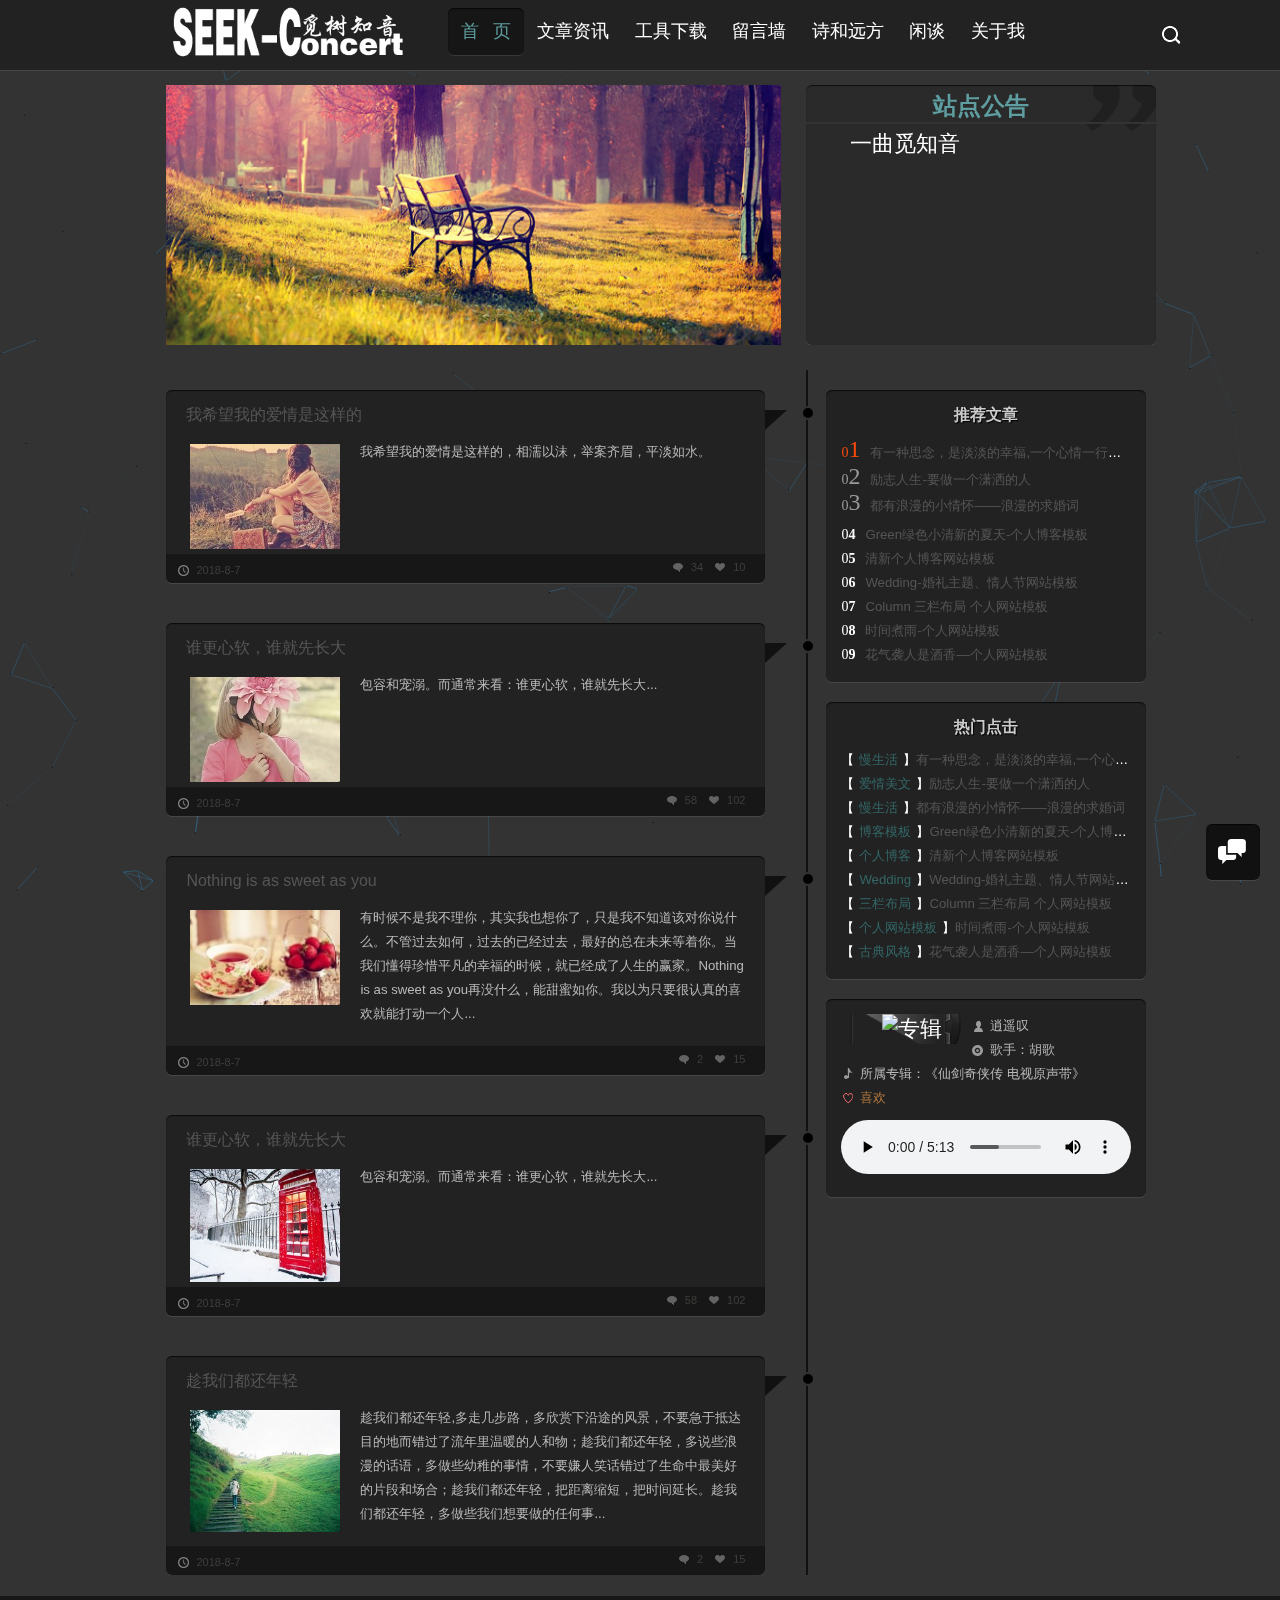
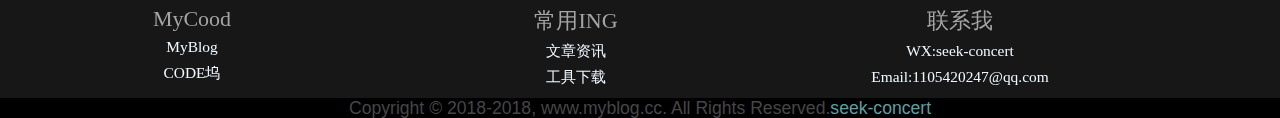
==== commit a7c5d066: "MyBlog HTML" ====
--- a/index.html
+++ b/index.html
@@ -29,13 +29,13 @@
     <div class="logo"><img src="img/logo.png" alt="logo"/></div>
     <nav class="nav">
         <ul class="nav_list">
-            <li><a href="/"  >首&nbsp;&nbsp;&nbsp;页</a></li>
-            <li><a href="/" title="文章资讯">文章资讯</a></li>
-            <li><a href="/" title="工具下载">工具下载</a></li>
+            <li><a href="/"  class="nav_toggle" >首&nbsp;&nbsp;&nbsp;页</a></li>
+            <li><a href="/news.html" title="文章资讯">文章资讯</a></li>
+            <li><a href="/download.html" title="工具下载">工具下载</a></li>
             <li><a href="/msgboard.html" title="留言墙">留言墙</a></li>
-            <li><a href="/" title="慢生活">慢生活</a></li>
-            <li><a href="/" title="碎言碎语">碎言碎语</a></li>
-            <li><a href="/" title="关于我">关于我</a></li>
+            <li><a href="/poetry.html" title="诗和远方">诗和远方</a></li>
+            <li><a href="/gossip.html" title="闲谈">闲谈</a></li>
+            <li><a href="/about.html" title="关于我">关于我</a></li>
         </ul>
     </nav>
     <!--end pa nav-->
@@ -44,12 +44,12 @@
     <div class="m_nav">
         <ul class="m_nav_list">
             <li> <a href="/">首&nbsp;&nbsp;&nbsp;页</a> </li>
-            <li> <a href="/">文章资讯</a> </li>
-            <li> <a href="/">工具下载</a> </li>
+            <li> <a href="/news.html">文章资讯</a> </li>
+            <li> <a href="/download.html">工具下载</a> </li>
             <li> <a href="/msgboard.html">留言墙</a> </li>
-            <li> <a href="/">慢生活</a> </li>
-            <li> <a href="/">碎言碎语</a> </li>
-            <li> <a href="/">关于我</a> </li>
+            <li> <a href="/poetry.html">诗和远方</a> </li>
+            <li> <a href="/gossip.html">闲谈</a> </li>
+            <li> <a href="/about.html">关于我</a> </li>
         </ul>
     </div>
     <div class="m_logo"><img src="img/logo.png" alt="logo"/></div>
@@ -207,7 +207,7 @@
                     <dd class="icon-album"><span></span>所属专辑：《仙剑奇侠传 电视原声带》</dd>
                     <dd class="icon-like"><span></span><a href="/">喜欢</a></dd>
                     <dd class="music">
-                        <audio src="img/xyt.mp3" loop controls></audio>
+                        <audio src="img/xyt.mp3" autoplay loop controls></audio>
                     </dd>
                     <!--也可以添加loop属性 音频加载到末尾时，会重新播放-->
                 </dl>
--- a/css/style.css
+++ b/css/style.css
@@ -1,4 +1,5 @@
 @charset "utf-8";
+/*++++++++++++++++++++++++++++++【index】++++++++++++++++++++++++++++++++++*/
 /*=========================【header】=========================== */
 header { position:fixed;top: 0;width: 100%;  background: #222; height: 70px; border-bottom: #464647 1px solid;  z-index:9999}
 header .logo{ position:absolute;left: 12%;width: 20%;height: 100%; }
@@ -125,7 +126,36 @@
 #togbook:hover, #gotop:hover { opacity: 0.5 }
 
 
+/*++++++++++++++++++++++++++++++【news】++++++++++++++++++++++++++++++++++*/
+.news_left{float: left;width: 50%;position: relative;top:20px;margin-left:13%;overflow: hidden;}
+.news_left .news_left_top{padding:20px;border-radius: 5px;background: #495d5d;overflow: hidden;box-shadow: 0 1px 0 rgba(255,255,255,.1), inset 0 1px 1px rgba(0,0,0,.7);  }
+.news_left .news_left_top h1{text-align: left}
+.news_left .news_left_top p{padding-right:20px;text-align: left !important;font-size: 14px;color: #b9b9b9;}
+.news_left .news_left_top img { width: 150px; padding: 4px 0 3px; float: left; -webkit-transition: All 1s ease; -moz-transition: All 1s ease; -ms-transition: All 1s ease; -o-transition: All 1s ease; border-radius: 4px; margin: 0 20px 2px 0; }
+.news_left .news_left_top img:hover { opacity: 0.6; transform: scale(1.1); }
 
+
+.news_left .news_left_content{border-radius: 4px;background: #495d5d;margin-top:10px;overflow: hidden;}
+.news_left .news_left_content>li {width:100%;padding: 20px 0 20px 20px;border-right: #111 2px solid; }
+.news_left .news_left_content .news_core {padding-bottom:10px;overflow: hidden; background: #495d5d; box-shadow: 0 1px 0 rgba(255,255,255,.1), inset 0 1px 1px rgba(0,0,0,.7); width: 93.6%; color: #b9b9b9; border-radius: 6px; position: relative; }
+.news_left .news_left_content .news_core:hover{background: #222222;}
+.news_left .news_left_content .news_core h2.title { text-align:left;padding: 0 0 0 20px; font: 16px/50px "微软雅黑", "Microsoft YaHei", Arial, Helvetica, sans-serif }
+.news_left .news_left_content .news_core h2 a {color: #b9b9b9;}
+.news_left .news_left_content .news_core h2 a:hover { padding-left: 20px }
+.news_left .news_left_content .news_core p{ font-size: 0.6em; }
+.news_left .news_left_content .news_core img { width: 150px; padding: 4px 0 3px 4px; float: left; -webkit-transition: All 1s ease; -moz-transition: All 1s ease; -ms-transition: All 1s ease; -o-transition: All 1s ease; border-radius: 4px; margin: 0 20px 2px; }
+.news_left .news_left_content .news_core img:hover { opacity: 0.6; }
+.news_left .news_left_content .news_core p { line-height: 24px; padding: 0 20px 20px;text-align: left;font-size: 14px; }
+.news_left .news_left_content .news_core p:hover { text-shadow: 1px 1px 1px #000; }
+.news_right { width: 20%; float: left; margin: 20px 0 0 20px; }
+.news_right h2 { font-size: 16px; margin-bottom: 10px; text-shadow: #000 1px 1px 1px; color: #ccc }
+.news_right .tuijian li a{color: #cccccc;}
+.news_right .clicks li span a{color: #ca7449bd;}
+.news_right .clicks li a{color: #cccccc;}
+.news_right div { box-shadow: 0px 1px 0px rgba(255,255,255,.1), inset 0px 1px 1px rgba(0,0,0,.7); border-radius: 6px; padding: 15px; background: #495d5d; margin-bottom: 20px; overflow: hidden; }
+
+
+/*++++++++++++++++++++++++++++++【msgboard】++++++++++++++++++++++++++++++++++*/
 .wish_box{height:650px;margin:20px;position:relative;left:10%;width:80%;}
 .wish{background:url(../img/wish_bg.png) no-repeat 0 0;color:#000;height:166px;padding:10px 20px 30px 20px;width:185px;}
 .wish-close{background:url(../img/wish_close_bg.png) no-repeat 0 0;display:none;position:absolute;right:5px;top:-5px;width:17px;height:17px;}
--- a/css/media.css
+++ b/css/media.css
@@ -2,6 +2,7 @@
 /*================【屏幕：1200-1359】==================*/
 @media screen and (min-width: 1200px) and (max-width: 1359px){
     .content_core aside { width: 25%; float: left; margin: 20px 0 0 20px; }
+    .news_right { width: 25%; float: left; margin: 20px 0 0 20px; }
 }
 
 /*================【屏幕：1024-1199】==================*/
@@ -29,6 +30,7 @@
     .blog_list>li {width:100%;padding: 20px 0;border-right: #111 2px solid; }
 
     .content_core aside { width: 28%; float: left; margin: 20px 0 0 20px; }
+    .news_right { width: 28%; float: left; margin: 20px 0 0 20px; }
     /*----------[footer]-----------*/
     footer .footer-bottom{width:100%;height:40px;background: #000;text-align: center;}
     footer .footer-bottom p{font-size: 0.8em;color: #464647;}
@@ -59,6 +61,7 @@
     .blog_list>li {width:100%;padding: 20px 0;border-right: #111 2px solid; }
 
     .content_core aside { width: 30%; float: left; margin: 20px 0 0 20px; }
+    .news_right { width: 30%; float: left; margin: 20px 0 0 20px; }
     /*---------- [footer] -----------*/
     footer .footer-bottom{width:100%;height:40px;background: #000;text-align:center;}
     footer .footer-bottom p{font-size: 0.8em;color: #464647;}
@@ -120,6 +123,8 @@
     .comments { background-position: 0 -220px; }
 
     .content_core aside{display: none;}
+    .news_right{display: none;}
+    .news_left{    width: 90%;margin-left: 5% !important;}
     /*----------[footer]-----------*/
     footer .footer-bottom{width:100%;height:40px;background: #000;text-align: center;}
     footer .footer-bottom p{font-size: 0.8em;color: #464647;}
@@ -181,6 +186,8 @@
     .comments { background-position: 0 -220px; }
 
     .content_core aside{display: none;}
+    .news_right{display: none;}
+    .news_left{    width: 90%;margin-left: 5% !important;}
     /*----------[footer]-----------*/
     footer .footer-bottom{width:100%;height:40px;background: #000;text-align: center;}
     footer .footer-bottom p{font-size: 0.8em;color: #464647;}
@@ -242,7 +249,9 @@
     .comments { background-position: 0 -220px; }
 
     .content_core aside{display: none;}
-    /*----------[footer]-----------*/
-    footer .footer-bottom{width:100%;height:40px;background: #000;text-align: center;}
-    footer .footer-bottom p{font-size: 0.8em;color: #464647;}
-}
+    .news_right{display: none;}
+    .news_left{    width: 90%;margin-left: 5% !important;}
+    /*----------[footer]-----------*/
+    footer .footer-bottom{width:100%;height:40px;background: #000;text-align: center;}
+    footer .footer-bottom p{font-size: 0.8em;color: #464647;}
+}
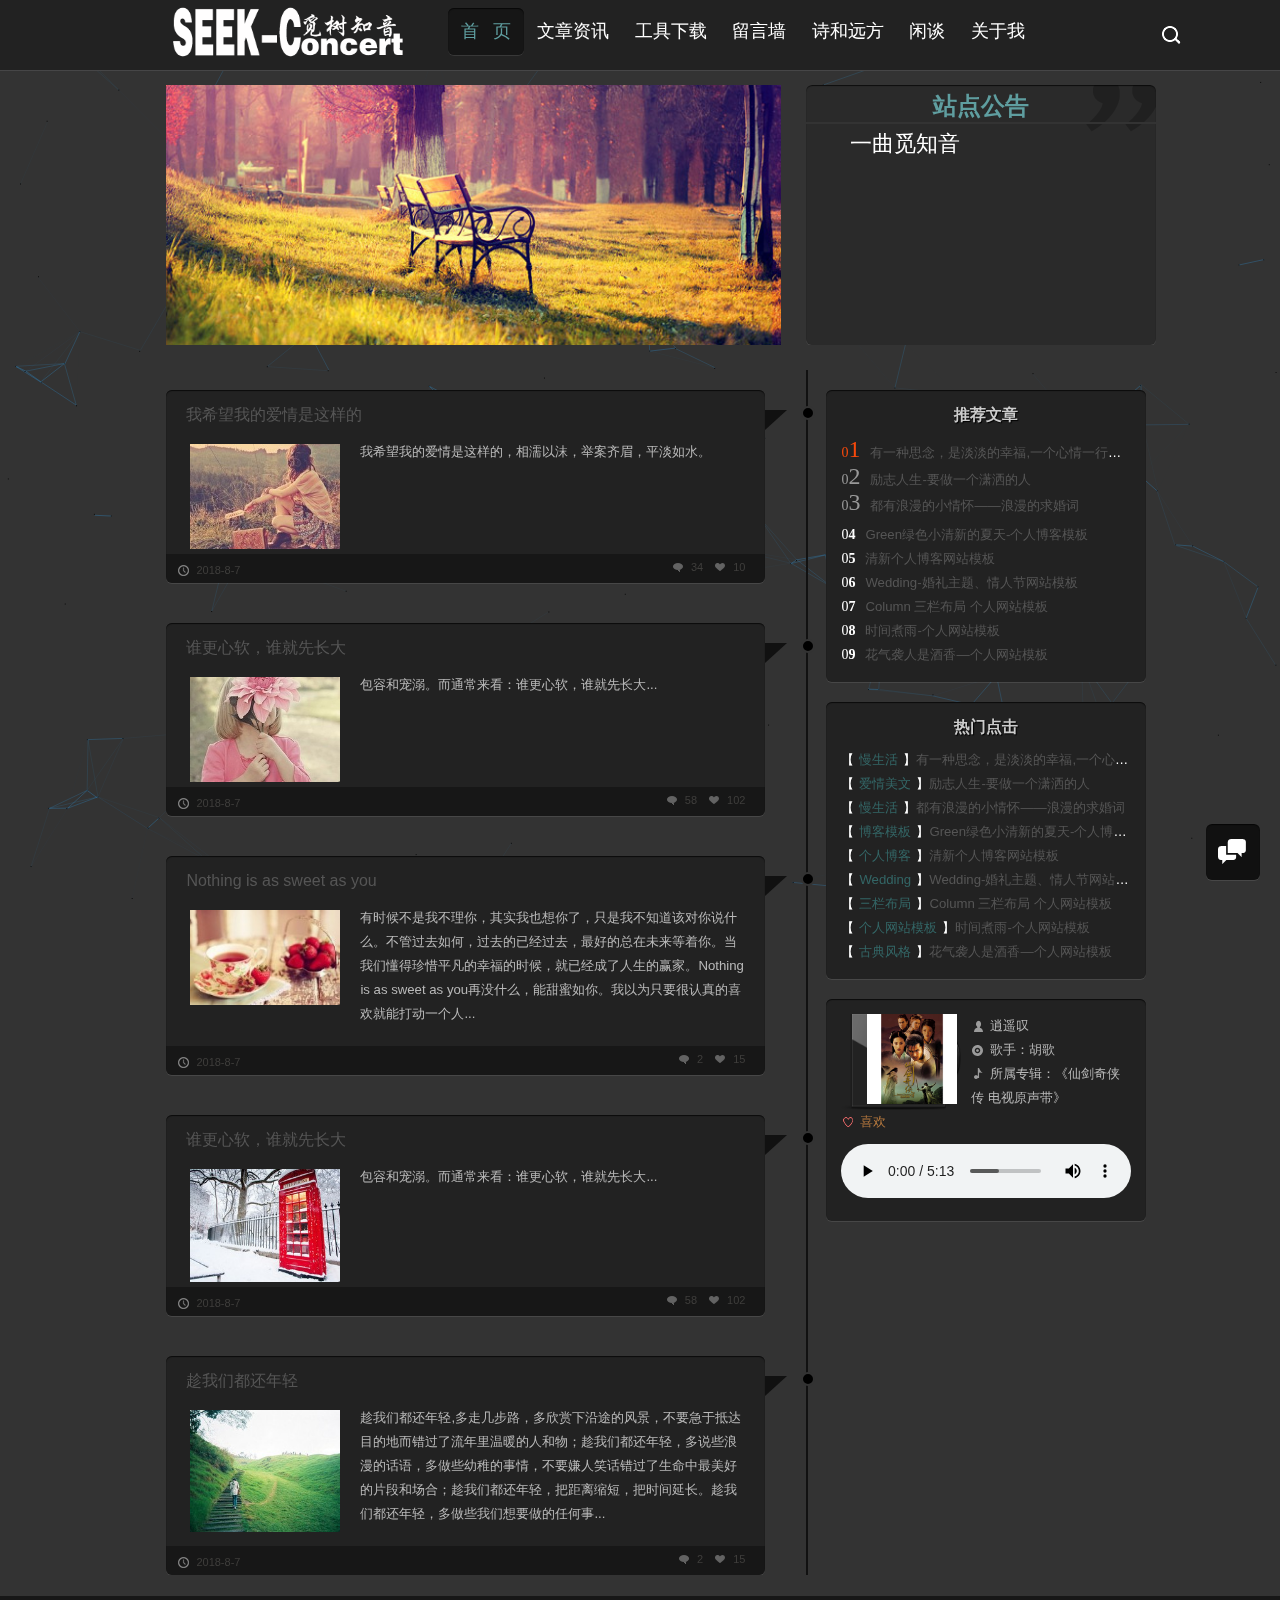
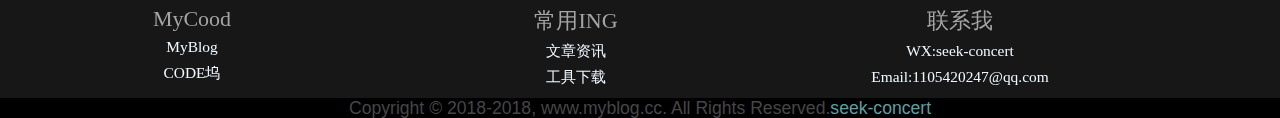
==== commit ab3f0312: "MyBlog HTML" ====
--- a/index.html
+++ b/index.html
@@ -10,6 +10,7 @@
     <link rel="stylesheet" href="css/base.css">
     <link rel="stylesheet" href="css/style.css">
     <link rel="stylesheet" href="css/media.css">
+    <link rel="stylesheet" href="css/animation.css">
     <!--[if lt IE 9]>
     <script src="js/html5shiv.min.js"></script>
     <script src="js/modernizr.js"></script>
--- a/css/base.css
+++ b/css/base.css
@@ -17,3 +17,8 @@
 textarea,input{ word-wrap:break-word; word-break:break-all; padding:0;}
 img { width:100%; -ms-interpolation-mode: bicubic;}
 footer, header, menu, nav {display: block;}
+::-webkit-scrollbar {width: 14px;height: auto;}
+::-webkit-scrollbar-track, ::-webkit-scrollbar-thumb {border-radius: 10px;border: 5px solid transparent;}
+::-webkit-scrollbar-track {box-shadow: 1px 1px 5px rgba(0,0,0,.2) inset;}
+::-webkit-scrollbar-thumb {min-height: 20px;background-clip: content-box;box-shadow:0 0 5px rgba(0,0,0,.2) inset;}
+::-webkit-scrollbar-corner {background: transparent;}--- a/css/style.css
+++ b/css/style.css
@@ -33,7 +33,7 @@
 .content a:hover{color: cadetblue;}
 /*------------- [banner] -------------*/
 .content .content_top .banner_hide {  width: 48%; height: 100%;  -webkit-animation: pageTop 6s ease 0.5s backwards; -moz-animation: pageTop 6s ease 0.5s backwards; -ms-animation: pageTop 6s ease 0.5s backwards; -o-animation: pageTop 6s ease 0.5s backwards; animation: pageTop 6s ease 0.5s backwards; float: left; }
-.content .content_top .banner_hide img{ height: 100%;width: 100%}
+.content .content_top .banner_hide img{ height: 100%;width: 100%;}
 .content .content_top .banner_font {font-size: 0.5em; display:block;height:40%;width:46%;position: absolute; top: 20%; padding-left: 1%; padding-right: 1%; background: rgba(153,153,153,.8); color: white; opacity: 0; -webkit-transition: opacity .75s ease-out; -moz-transition: opacity .75s ease-out; -o-transition: opacity .75s ease-out; transition: opacity .75s ease-out; }
 .content .content_top .banner_hide:hover .banner_font { opacity: 1; } /* 用opacity 设置鼠标放上去显示文字的效果 */
 .content .content_top .banner_font strong { display: block; line-height: 40px }
@@ -134,8 +134,7 @@
 .news_left .news_left_top img { width: 150px; padding: 4px 0 3px; float: left; -webkit-transition: All 1s ease; -moz-transition: All 1s ease; -ms-transition: All 1s ease; -o-transition: All 1s ease; border-radius: 4px; margin: 0 20px 2px 0; }
 .news_left .news_left_top img:hover { opacity: 0.6; transform: scale(1.1); }
 
-
-.news_left .news_left_content{border-radius: 4px;background: #495d5d;margin-top:10px;overflow: hidden;}
+.news_left .news_left_content{border-radius: 4px;background: #495d5d;margin-top:10px;margin-bottom: 20px;overflow: hidden;}
 .news_left .news_left_content>li {width:100%;padding: 20px 0 20px 20px;border-right: #111 2px solid; }
 .news_left .news_left_content .news_core {padding-bottom:10px;overflow: hidden; background: #495d5d; box-shadow: 0 1px 0 rgba(255,255,255,.1), inset 0 1px 1px rgba(0,0,0,.7); width: 93.6%; color: #b9b9b9; border-radius: 6px; position: relative; }
 .news_left .news_left_content .news_core:hover{background: #222222;}
@@ -147,15 +146,75 @@
 .news_left .news_left_content .news_core img:hover { opacity: 0.6; }
 .news_left .news_left_content .news_core p { line-height: 24px; padding: 0 20px 20px;text-align: left;font-size: 14px; }
 .news_left .news_left_content .news_core p:hover { text-shadow: 1px 1px 1px #000; }
+
 .news_right { width: 20%; float: left; margin: 20px 0 0 20px; }
 .news_right h2 { font-size: 16px; margin-bottom: 10px; text-shadow: #000 1px 1px 1px; color: #ccc }
 .news_right .tuijian li a{color: #cccccc;}
 .news_right .clicks li span a{color: #ca7449bd;}
 .news_right .clicks li a{color: #cccccc;}
-.news_right div { box-shadow: 0px 1px 0px rgba(255,255,255,.1), inset 0px 1px 1px rgba(0,0,0,.7); border-radius: 6px; padding: 15px; background: #495d5d; margin-bottom: 20px; overflow: hidden; }
-
-
-/*++++++++++++++++++++++++++++++【msgboard】++++++++++++++++++++++++++++++++++*/
+.news_right div { box-shadow: 0 1px 0 rgba(255,255,255,.1), inset 0px 1px 1px rgba(0,0,0,.7); border-radius: 6px; padding: 15px; background: #495d5d; margin-bottom: 20px; overflow: hidden; }
+.news_core i{display: block;position: absolute;top: 54px;left: 24px;z-index: 9;font-style: normal;padding: 3px 5px;background: rgba(18,182,221,.8);font-size: 14px;}
+.news_core i a:hover{ color: #555;}
+
+/*++++++++++++++++++++++++++++++【download】++++++++++++++++++++++++++++++++++*/
+.news_left .download_content{border-radius: 4px;background: #495d5d;margin-top:10px;margin-bottom: 20px;overflow: hidden;}
+.news_left .download_content>li {width:100%;padding: 20px 0 20px 20px;border-right: #111 2px solid; }
+.news_left .download_content .download_core {padding-top:12px;padding-bottom:10px;overflow: hidden; background: #495d5d; box-shadow: 0 1px 0 rgba(255,255,255,.1), inset 0 1px 1px rgba(0,0,0,.7); width: 93.6%; color: #b9b9b9; border-radius: 6px; position: relative; }
+.news_left .download_content .download_core:hover{background: #222222;}
+.news_left .download_content .download_core .img_left{width:52%;float: left;}
+.news_left .download_content .download_core .top_box{width:40%;float: right;}
+.news_left .download_content .download_core .img_left img { width: 100%; padding: 4px 0 3px 0px; float: left; -webkit-transition: All 1s ease; -moz-transition: All 1s ease; -ms-transition: All 1s ease; -o-transition: All 1s ease; border-radius: 10px; margin: 0 20px 2px 12px; }
+.news_left .download_content .download_core .img_left span {border-radius: 6px 0 0 0;display: block;position: absolute;top: 16px;left: 12px;z-index: 9;font-style: normal;padding: 3px 5px;background: rgba(18,182,221,.8);font-size: 20px; }
+.news_left .download_content .download_core .img_left a span:hover {color: #555 !important; }
+.news_left .download_content .download_core .img_left img:hover { opacity: 0.6;color: #555 !important; }
+.news_left .download_content .download_core .top_box{width:40%;float: right;margin-right: 10px;}
+.news_left .download_content .download_core .top_box h2{margin-bottom: 15px;}
+.news_left .download_content .download_core .top_box h2 a{color: #fff}
+.news_left .download_content .download_core .top_box .top_info{text-align: left;margin: 4px 4px 20px 4px;padding: 8px 6px 6px 10px;text-indent: 2em;color: #fff;background: #587979;border-left: 1px solid #333131;border-right: 1px solid #333131;overflow: hidden;text-overflow: ellipsis;font-size: 13px;height: 100px;overflow-y: auto;word-break: break-all; word-wrap:break-word;}
+
+.star5{width: 100px;height: 20px;display: inline-block;background: url(../img/star.png) repeat-x;}
+
+.news_left .download_content .download_core .top_box .top_time{font-size: 16px;text-align: left;margin: 10px 0 10px 10px;}
+.news_left .download_content .download_core .top_box .top_tj{font-size: 16px;text-align: left;margin: 10px 0 10px 10px;}
+.news_left .download_content .download_core .top_box .top_link{text-align: left;}
+.news_left .download_content .download_core .top_box .top_link a{font-size:13px;float:left;display: inline-block;padding: 5px 10px;margin: 5px 10px;background: #30a6de;color: #fff;border-radius: 5px;}
+.news_left .download_content .download_core .top_box .top_link .download_clock{background: #C00}
+.news_left .download_content .download_core .top_box .top_link .search_detail{background: #00ab26}
+
+
+/*++++++++++++++++++++++++++++++【poetry】++++++++++++++++++++++++++++++++++*/
+.poetry_bot{width:86%;text-align: left;padding: 0 2px;}
+.poetry_bot i{line-height: 26px;display: inline;font-size: 11px;margin-right: 10px;}
+.p_love,.p_time{background:url(../img/icons.png) no-repeat;}
+.p_time{float:left;background-position: 0 -202px;padding-left: 20px;}
+.p_love{float:right;background-position: 0 -220px;padding-left: 20px;}
 .wish_box{height:650px;margin:20px;position:relative;left:10%;width:80%;}
+.wish_box .poetry_bot{position: absolute;bottom: 25px;left:15px;font-size: 14px;color: #555555;}
 .wish{background:url(../img/wish_bg.png) no-repeat 0 0;color:#000;height:166px;padding:10px 20px 30px 20px;width:185px;}
 .wish-close{background:url(../img/wish_close_bg.png) no-repeat 0 0;display:none;position:absolute;right:5px;top:-5px;width:17px;height:17px;}
+
+/*++++++++++++++++++++++++++++++【about】++++++++++++++++++++++++++++++++++*/
+.about_core{width: 80%;margin-left: 12%;margin-right: 8%}
+.about_banner{vertical-align:middle;height: 180px;text-align: center;overflow: hidden;margin: 20px 30px;line-height: 30px;text-shadow: #fff 1px 1px 1px;background: url(../img/banner_top.jpg) no-repeat -0px center;color: #333;padding: 40px 0 0 0;}
+.memorial_day{    overflow: hidden;position: relative;padding: 60px;}
+.time_axis {background: #e9f5fb;height: 6px;width: 100%;animation: time_a 5s;-moz-animation: time_a 5s;-webkit-animation: time_a 5s;-o-animation: time_a 5s;}
+.memorial_day ul li.n1 {position: absolute;top: 54px;left: 90px;}
+.memorial_day ul li.n2 {position: absolute;top: 54px;left: 220px;}
+.memorial_day ul li.n3 {position: absolute;top: 54px;left: 390px;}
+.memorial_day ul li.n4 {position: absolute;top: 54px;left: 580px;}
+.memorial_day ul li.n5 {position: absolute;top: 54px;left: 790px;}
+.memorial_day ul li::before {content: "";width: 14px;height: 14px;border-radius: 50%;position: absolute;background: #0979b1;border: 3px solid #e9f6fb;}
+.memorial_day ul li a {margin-top: 30px;display: block;color: #fff;}
+.dateview {position: absolute;top: -50px;left: 71px;display: block;width: 88px;background: url(../img/dtime.png) no-repeat;color: #FFF;height: 46px;line-height: 30px;text-align: center;}
+.memorial_day { overflow: hidden; position: relative; padding: 60px; }
+.time_axis { background: #e9f5fb; height: 6px; width: 100%; animation: time_a 5s; -moz-animation: time_a 5s; /* Firefox */ -webkit-animation: time_a 5s; /* Safari and Chrome */ -o-animation: time_a 5s; /* Opera */ }
+.banner { height: 180px; text-align: center; overflow: hidden; margin: 30px; line-height: 30px; text-shadow: #fff 1px 1px 1px; background: url(../images/banner_top.jpg) no-repeat -90px center; color: #333; padding: 40px 0 0 0 }
+
+/* 畅言 */
+#SOHUCS #SOHU_MAIN .wrap-word-gw{
+    color:#999 !important;
+}
+#SOHUCS #SOHU_MAIN .textarea-fw{
+    color:#999 !important;
+}
+
--- a/css/media.css
+++ b/css/media.css
@@ -1,8 +1,13 @@
 @charset "utf-8";
 /*================【屏幕：1200-1359】==================*/
 @media screen and (min-width: 1200px) and (max-width: 1359px){
+    /*------------- [news] -------------*/
     .content_core aside { width: 25%; float: left; margin: 20px 0 0 20px; }
     .news_right { width: 25%; float: left; margin: 20px 0 0 20px; }
+    /*------------- [download] -------------*/
+    .news_left .download_content .download_core .top_box .top_info{margin-bottom: 2px;}
+    .news_left .download_content .download_core .top_box .top_time{font-size: 16px;margin: 0px 0 0px 10px;}
+    .news_left .download_content .download_core .top_box .top_tj{font-size: 16px;margin: 0px 0 0px 10px;}
 }
 
 /*================【屏幕：1024-1199】==================*/
@@ -28,9 +33,14 @@
     /*------------- content_core -------------*/
     .content_core{width: 100%;position: relative;top:20px;left:10%;right:10%;overflow: hidden;clear: both;}
     .blog_list>li {width:100%;padding: 20px 0;border-right: #111 2px solid; }
-
+    /*------------- [news] -------------*/
     .content_core aside { width: 28%; float: left; margin: 20px 0 0 20px; }
     .news_right { width: 28%; float: left; margin: 20px 0 0 20px; }
+    /*------------- [download] -------------*/
+    .news_left .download_content .download_core .top_box .top_info{margin-bottom: 2px;}
+    .news_left .download_content .download_core .top_box .top_time{font-size: 16px;margin: 0px 0 0px 10px;}
+    .news_left .download_content .download_core .top_box .top_tj{font-size: 16px;margin: 0px 0 0px 10px;}
+
     /*----------[footer]-----------*/
     footer .footer-bottom{width:100%;height:40px;background: #000;text-align: center;}
     footer .footer-bottom p{font-size: 0.8em;color: #464647;}
@@ -59,9 +69,16 @@
     /*------------- content_core -------------*/
     .content_core{width: 100%;position: relative;top:20px;left:10%;right:10%;overflow: hidden;clear: both;}
     .blog_list>li {width:100%;padding: 20px 0;border-right: #111 2px solid; }
-
+    /*------------- [news] -------------*/
     .content_core aside { width: 30%; float: left; margin: 20px 0 0 20px; }
     .news_right { width: 30%; float: left; margin: 20px 0 0 20px; }
+    /*------------- [download] -------------*/
+    .news_left .download_content .download_core .top_box .top_info{margin-bottom: 2px;}
+    .news_left .download_content .download_core .top_box .top_time{font-size: 16px;margin: 0px 0 0px 10px;}
+    .news_left .download_content .download_core .top_box .top_tj{font-size: 16px;margin: 0px 0 0px 10px;}
+    .news_left .download_content .download_core .top_box{width: 43%;}
+    /*------------- [about] -------------*/
+    .about_banner p{font-size: 16px}
     /*---------- [footer] -----------*/
     footer .footer-bottom{width:100%;height:40px;background: #000;text-align:center;}
     footer .footer-bottom p{font-size: 0.8em;color: #464647;}
@@ -121,10 +138,12 @@
     .likes, .comments { float: right; }
     .likes { background-position: 0 -240px; }
     .comments { background-position: 0 -220px; }
-
+    /*------------- [news] -------------*/
     .content_core aside{display: none;}
     .news_right{display: none;}
-    .news_left{    width: 90%;margin-left: 5% !important;}
+    .news_left{width: 90%;margin-left: 5% !important;}
+    /*------------- [about] -------------*/
+    .about_banner p{font-size: 16px}
     /*----------[footer]-----------*/
     footer .footer-bottom{width:100%;height:40px;background: #000;text-align: center;}
     footer .footer-bottom p{font-size: 0.8em;color: #464647;}
@@ -148,7 +167,7 @@
     .m_nav ul li a:hover{ margin-left: 20%;}
 
     /*----------[content]-----------*/
-    .content .content_top { width:100%;height: 540px; position:relative;top:5px;left:3%;right: 3%;  overflow: hidden; clear: both; }
+    .content .content_top { width:100%;height: 400px; position:relative;top:5px;left:3%;right: 3%;  overflow: hidden; clear: both; }
     /*------------- banner -------------*/
     .content .content_top .banner_hide {  width: 94%; height: 40%;  -webkit-animation: pageTop 6s ease 0.5s backwards; -moz-animation: pageTop 6s ease 0.5s backwards; -ms-animation: pageTop 6s ease 0.5s backwards; -o-animation: pageTop 6s ease 0.5s backwards; animation: pageTop 6s ease 0.5s backwards; float: left; }
     .content .content_top .banner_hide img{ height: 100%;width: 100%}
@@ -184,10 +203,16 @@
     .likes, .comments { float: right; }
     .likes { background-position: 0 -240px; }
     .comments { background-position: 0 -220px; }
-
+    /*------------- [news] -------------*/
     .content_core aside{display: none;}
     .news_right{display: none;}
-    .news_left{    width: 90%;margin-left: 5% !important;}
+    .news_left{width: 90%;margin-left: 5% !important;}
+    /*------------- [download] -------------*/
+    .news_left .download_content .download_core .top_box .top_info{margin-bottom: 2px;}
+    .news_left .download_content .download_core .top_box .top_time{font-size: 16px;margin: 0 0 0 10px;}
+    .news_left .download_content .download_core .top_box .top_tj{font-size: 16px;margin: 0 0 0 10px;}
+    /*------------- [about] -------------*/
+    .about_banner p{font-size: 16px}
     /*----------[footer]-----------*/
     footer .footer-bottom{width:100%;height:40px;background: #000;text-align: center;}
     footer .footer-bottom p{font-size: 0.8em;color: #464647;}
@@ -211,7 +236,7 @@
     .m_nav ul li a:hover{ margin-left: 20%;}
 
     /*----------[content]-----------*/
-    .content .content_top { width:100%;height: 540px; position:relative;top:5px;left:3%;right: 3%;  overflow: hidden; clear: both; }
+    .content .content_top { width:100%;height: 400px; position:relative;top:5px;left:3%;right: 3%;  overflow: hidden; clear: both; }
     /*------------- banner -------------*/
     .content .content_top .banner_hide {  width: 94%; height: 40%;  -webkit-animation: pageTop 6s ease 0.5s backwards; -moz-animation: pageTop 6s ease 0.5s backwards; -ms-animation: pageTop 6s ease 0.5s backwards; -o-animation: pageTop 6s ease 0.5s backwards; animation: pageTop 6s ease 0.5s backwards; float: left; }
     .content .content_top .banner_hide img{ height: 100%;width: 100%}
@@ -247,11 +272,34 @@
     .likes, .comments { float: right; }
     .likes { background-position: 0 -240px; }
     .comments { background-position: 0 -220px; }
-
+    /*------------- [news] -------------*/
     .content_core aside{display: none;}
     .news_right{display: none;}
-    .news_left{    width: 90%;margin-left: 5% !important;}
+    .news_left{width: 90%;margin-left: 5% !important;}
+    /*------------- [download] -------------*/
+    .news_left .download_content>li{padding: 20px 10px 20px 12px;}
+    .content{margin-right: 1%;}
+    /*------------- [about] -------------*/
+    .about_banner p{font-size: 16px}
     /*----------[footer]-----------*/
     footer .footer-bottom{width:100%;height:40px;background: #000;text-align: center;}
     footer .footer-bottom p{font-size: 0.8em;color: #464647;}
 }
+
+/*================【屏幕：<560】==================*/
+@media only screen and (max-width: 560px) {
+    /*------------- [download] -------------*/
+    .news_left .download_content .download_core .img_left{width: 94% !important;}
+    .news_left .download_content .download_core .top_box{width: 96% !important;}
+    .news_left .download_content .download_core .top_box .top_info{margin-bottom: 2px;}
+    .news_left .download_content .download_core .top_box .top_time{font-size: 16px;margin: 10px 0 10px 10px;}
+    .news_left .download_content .download_core .top_box .top_tj{font-size: 16px;margin: 10px 0 10px 10px;}
+    /*------------- [about] -------------*/
+    .about_banner p{font-size: 14px}
+}
+
+/*================【屏幕：<1240】==================*/
+@media only screen and (max-width: 1240px) {
+    /*------------- [download] -------------*/
+    .memorial_day{ display: none;}
+}
--- a/css/animation.css
+++ b/css/animation.css
@@ -0,0 +1,215 @@
+@charset "utf-8";
+/* Animation */
+
+ @-webkit-keyframes pageTop { 0% {
+opacity: 0;
+-webkit-transform: perspective(400px) rotateX(90deg);
+}
+ 100% {
+opacity: 1;
+-webkit-transform: perspective(400px) rotateX(0deg);
+}
+}
+ @-moz-keyframes pageTop { 0% {
+opacity: 0;
+-moz-transform: perspective(400px) rotateX(90deg);
+}
+ 100% {
+opacity: 1;
+-moz-transform: perspective(400px) rotateX(0deg);
+}
+}
+ @-o-keyframes pageTop { 0% {
+opacity: 0;
+-o-transform: perspective(400px) rotateX(90deg);
+}
+ 100% {
+opacity: 1;
+-o-transform: perspective(400px) rotateX(0deg);
+}
+}
+ @keyframes pageTop { 0% {
+opacity: 0;
+transform: perspective(400px) rotateX(90deg);
+}
+ 100% {
+opacity: 1;
+transform: perspective(400px) rotateX(0deg);
+}
+}
+@keyframes starwars { 0% {
+opacity: 0;
+transform: perspective(200px) scale(3) translateY(180px) rotateX(80deg);
+}
+ 80% {
+opacity: 1;
+transform: perspective(200px) scale(1) rotateX(60deg)
+}
+ 100% {
+opacity: 1;
+transform: perspective(200px) scale(1) rotateX(0deg)
+}
+}
+
+@-webkit-keyframes animations2 {  0% {
+opacity:0;
+}
+ 40% {
+opacity:.8;
+}
+ 45% {
+opacity:.3;
+}
+ 50% {
+opacity:.8;
+}
+ 55% {
+opacity:.3;
+}
+ 60% {
+opacity:.8;
+}
+ 100% {
+opacity:0;
+}
+}
+@-moz-keyframes animations2 {  0% {
+opacity:0;
+}
+ 40% {
+opacity:.8;
+}
+ 45% {
+opacity:.3;
+}
+ 50% {
+opacity:.8;
+}
+ 55% {
+opacity:.3;
+}
+ 60% {
+opacity:.8;
+}
+ 100% {
+opacity:0;
+}
+}
+@-o-keyframes animations2 {  0% {
+opacity:0;
+}
+ 40% {
+opacity:.8;
+}
+ 45% {
+opacity:.3;
+}
+ 50% {
+opacity:.8;
+}
+ 55% {
+opacity:.3;
+}
+ 60% {
+opacity:.8;
+}
+ 100% {
+opacity:0;
+}
+}
+@-ms-keyframes animations2 {  0% {
+opacity:0;
+}
+ 40% {
+opacity:.8;
+}
+ 45% {
+opacity:.3;
+}
+ 50% {
+opacity:.8;
+}
+ 55% {
+opacity:.3;
+}
+ 60% {
+opacity:.8;
+}
+ 100% {
+opacity:0;
+}
+}
+@keyframes animations2 {  0% {
+opacity:0;
+}
+ 40% {
+opacity:.8;
+}
+ 45% {
+opacity:.3;
+}
+ 50% {
+opacity:.8;
+}
+ 55% {
+opacity:.3;
+}
+ 60% {
+opacity:.8;
+}
+ 100% {
+opacity:0;
+}
+}
+@keyframes time_a { 0% {
+ width:0px;
+}
+ 25% {
+  width:250px;
+ }
+ 50% {
+  width:500px;
+ }
+ 100% {
+  width:840px;
+ }
+}
+@-moz-keyframes time_a /* Firefox */ { 0% {
+ width:0px;
+}
+ 25% {
+  width:250px;
+ }
+ 50% {
+  width:500px;
+ }
+ 100% {
+  width:840px;
+ }
+}
+@-webkit-keyframes time_a /* Safari and Chrome */ { 0% {
+ width:0px;
+}
+ 25% {
+  width:250px;
+ }
+ 50% {
+  width:500px;
+ }
+ 100% {
+  width:840px;
+ }
+}
+@-o-keyframes time_a /* Opera */ { 0% {
+ width:0px;
+}
+ 25% {
+  width:250px;
+ }
+ 50% {
+  width:500px;
+ }
+ 100% {
+  width:840px;
+ }
+}
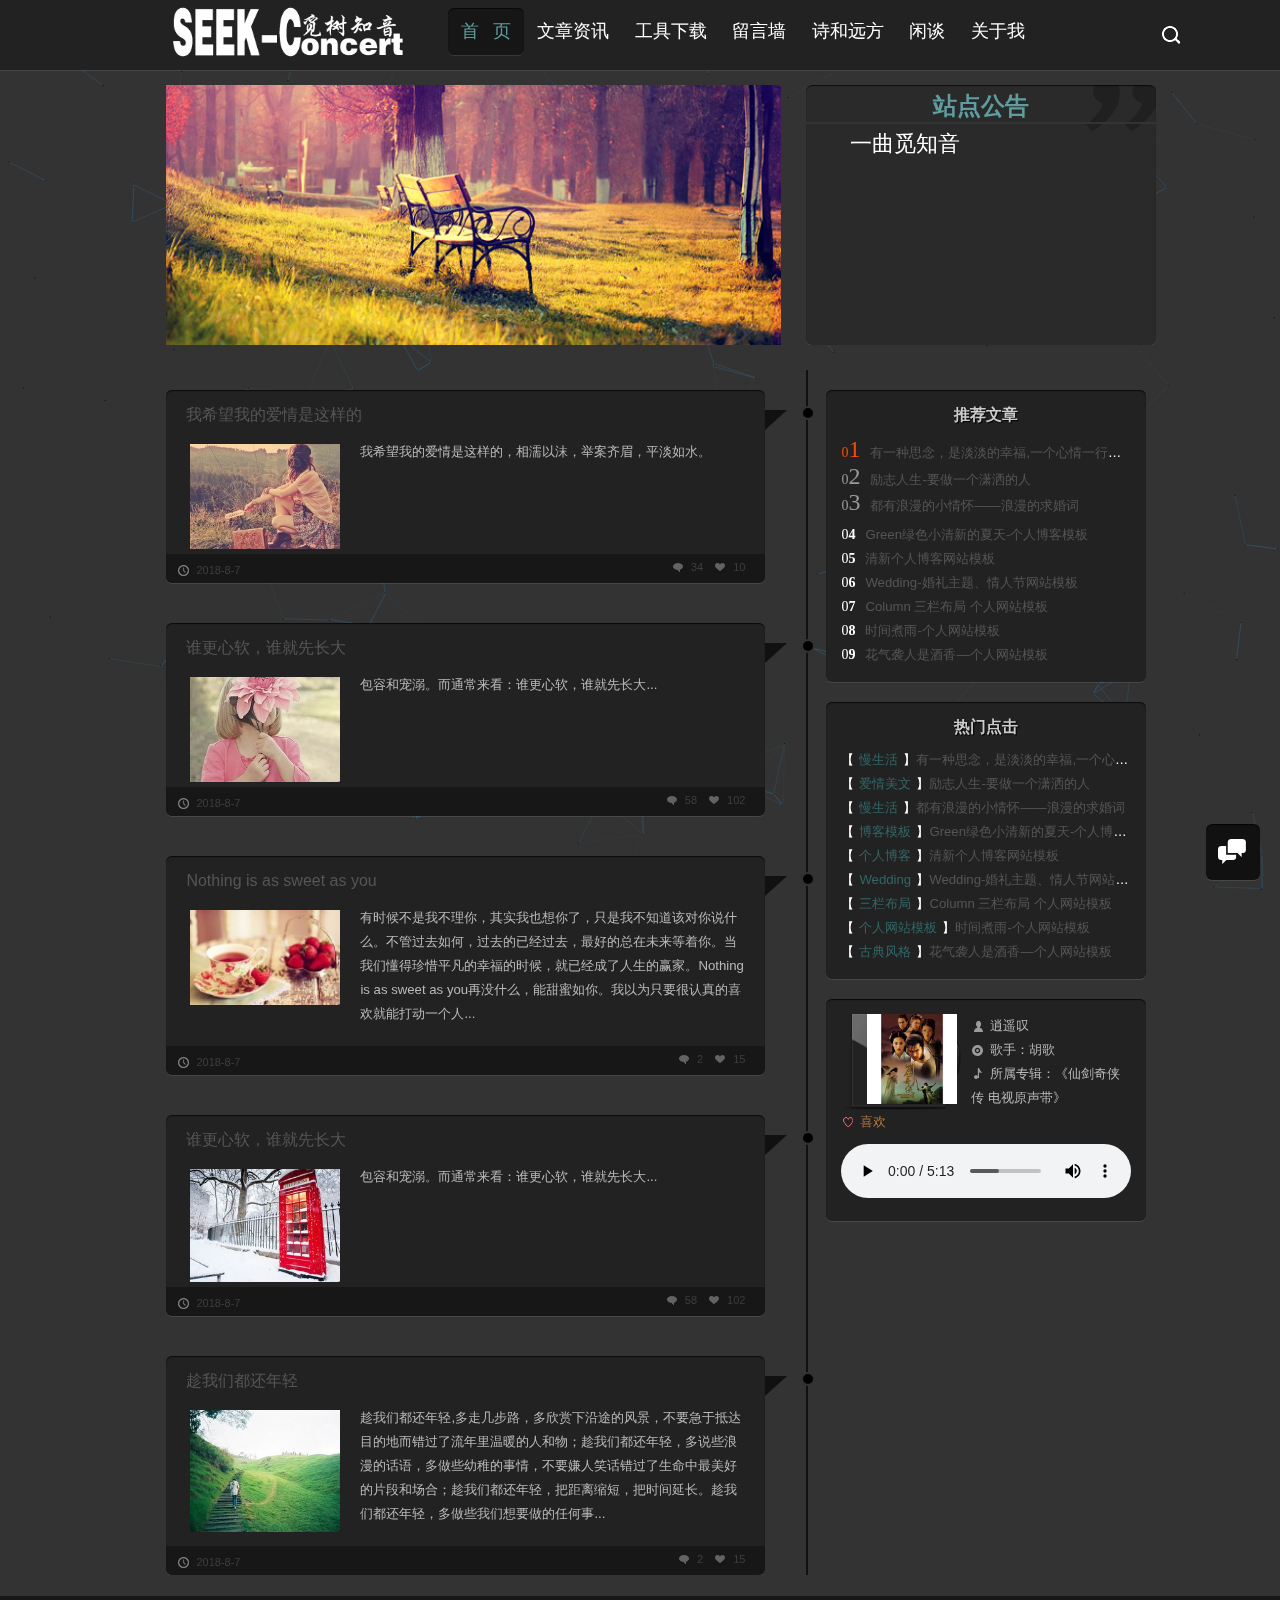
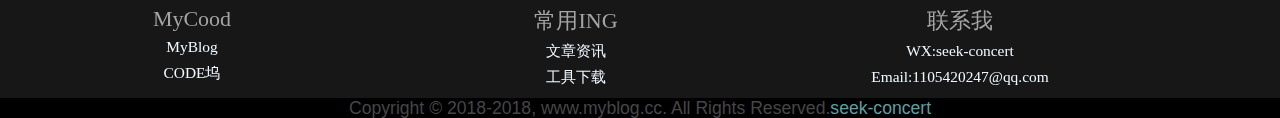
==== commit 7afa3b7c: "MyBlog HTML" ====
--- a/index.html
+++ b/index.html
@@ -250,10 +250,11 @@
 <!--footer end-->
 
 <!-- gotop -->
-<div id="tbox"> <a id="togbook" href="#"></a> <a id="gotop" href="javascript:void(0)"></a> </div>
+<div id="tbox"> <a id="togbook" href="http://p.qiao.baidu.com/cps/chat?siteId=12905140&userId=27023727" target="_blank"></a> <a id="gotop" href="javascript:void(0)"></a> </div>
 <!-- gotop end -->
 <script src="js/jquery.min.js?v=2.1.4"></script>
 <script src="js/common.js"></script>
 
+
 </body>
 </html>--- a/css/style.css
+++ b/css/style.css
@@ -196,6 +196,22 @@
 /*++++++++++++++++++++++++++++++【about】++++++++++++++++++++++++++++++++++*/
 .about_core{width: 80%;margin-left: 12%;margin-right: 8%}
 .about_banner{vertical-align:middle;height: 180px;text-align: center;overflow: hidden;margin: 20px 30px;line-height: 30px;text-shadow: #fff 1px 1px 1px;background: url(../img/banner_top.jpg) no-repeat -0px center;color: #333;padding: 40px 0 0 0;}
+.about_banner p{
+    opacity: 0;      /*实先规定文字的状态是不显示的*/
+    animation: fade-in 4s ease 0s 1;    /*调用名称为fade-in的动画，全程动画显示时间4S，进入方式为ease，延时0S进入，播放次数1次*/
+    -webkit-animation: fade-in 4s ease 0s 1;
+    -moz-animation: fade-in 4s ease 0s 1;
+    -o-animation: fade-in 4s ease 0s 1;
+    -ms-animation: fade-in 4s ease 0s 1;
+
+    /*规定动画的最后状态为结束状态*/
+    animation-fill-mode:forwards;
+    -webkit-animation-fill-mode: forwards;
+    -o-animation-fill-mode: forwards;
+    -ms-animation-fill-mode: forwards;
+    -moz-animation-fill-mode: forwards;
+
+}
 .memorial_day{    overflow: hidden;position: relative;padding: 60px;}
 .time_axis {background: #e9f5fb;height: 6px;width: 100%;animation: time_a 5s;-moz-animation: time_a 5s;-webkit-animation: time_a 5s;-o-animation: time_a 5s;}
 .memorial_day ul li.n1 {position: absolute;top: 54px;left: 90px;}
@@ -210,6 +226,29 @@
 .time_axis { background: #e9f5fb; height: 6px; width: 100%; animation: time_a 5s; -moz-animation: time_a 5s; /* Firefox */ -webkit-animation: time_a 5s; /* Safari and Chrome */ -o-animation: time_a 5s; /* Opera */ }
 .banner { height: 180px; text-align: center; overflow: hidden; margin: 30px; line-height: 30px; text-shadow: #fff 1px 1px 1px; background: url(../images/banner_top.jpg) no-repeat -90px center; color: #333; padding: 40px 0 0 0 }
 
+
+.about {
+    width: 90%;
+    margin: 30px auto;
+    overflow: hidden;
+    line-height: 22px;
+}
+.about h2 {
+    font-size: 22px;
+    margin-bottom: 20px;
+    background: #2a7497;
+    padding: 10px 0;
+    width: 200px;
+    text-align: center;
+    border-radius: 0 30px 30px 0;
+    box-shadow: #21566f 1px 1px 1px;
+    border-left: #dae1e4 6px solid;
+}
+.about p {
+    margin-bottom: 20px;
+    text-align: left;
+    text-indent: 2em;
+}
 /* 畅言 */
 #SOHUCS #SOHU_MAIN .wrap-word-gw{
     color:#999 !important;
--- a/css/media.css
+++ b/css/media.css
@@ -41,7 +41,9 @@
     .news_left .download_content .download_core .top_box .top_time{font-size: 16px;margin: 0px 0 0px 10px;}
     .news_left .download_content .download_core .top_box .top_tj{font-size: 16px;margin: 0px 0 0px 10px;}
 
-    /*----------[footer]-----------*/
+    /*------------- [about] -------------*/
+    .about_core{ margin-left: 10%}
+        /*----------[footer]-----------*/
     footer .footer-bottom{width:100%;height:40px;background: #000;text-align: center;}
     footer .footer-bottom p{font-size: 0.8em;color: #464647;}
 }
@@ -79,6 +81,7 @@
     .news_left .download_content .download_core .top_box{width: 43%;}
     /*------------- [about] -------------*/
     .about_banner p{font-size: 16px}
+    .about_core{ margin-left: 8%}
     /*---------- [footer] -----------*/
     footer .footer-bottom{width:100%;height:40px;background: #000;text-align:center;}
     footer .footer-bottom p{font-size: 0.8em;color: #464647;}
@@ -144,6 +147,7 @@
     .news_left{width: 90%;margin-left: 5% !important;}
     /*------------- [about] -------------*/
     .about_banner p{font-size: 16px}
+    .about_core{ margin-left: 3%;width: 94%}
     /*----------[footer]-----------*/
     footer .footer-bottom{width:100%;height:40px;background: #000;text-align: center;}
     footer .footer-bottom p{font-size: 0.8em;color: #464647;}
@@ -213,6 +217,7 @@
     .news_left .download_content .download_core .top_box .top_tj{font-size: 16px;margin: 0 0 0 10px;}
     /*------------- [about] -------------*/
     .about_banner p{font-size: 16px}
+    .about_core{ margin-left: 1%;width: 98%}
     /*----------[footer]-----------*/
     footer .footer-bottom{width:100%;height:40px;background: #000;text-align: center;}
     footer .footer-bottom p{font-size: 0.8em;color: #464647;}
@@ -281,6 +286,12 @@
     .content{margin-right: 1%;}
     /*------------- [about] -------------*/
     .about_banner p{font-size: 16px}
+    .about_banner{ display: none;}
+    .about p{font-size: 16px;}
+    .about_core {
+        width: 96%;
+        margin-left: 2%;
+    }
     /*----------[footer]-----------*/
     footer .footer-bottom{width:100%;height:40px;background: #000;text-align: center;}
     footer .footer-bottom p{font-size: 0.8em;color: #464647;}
